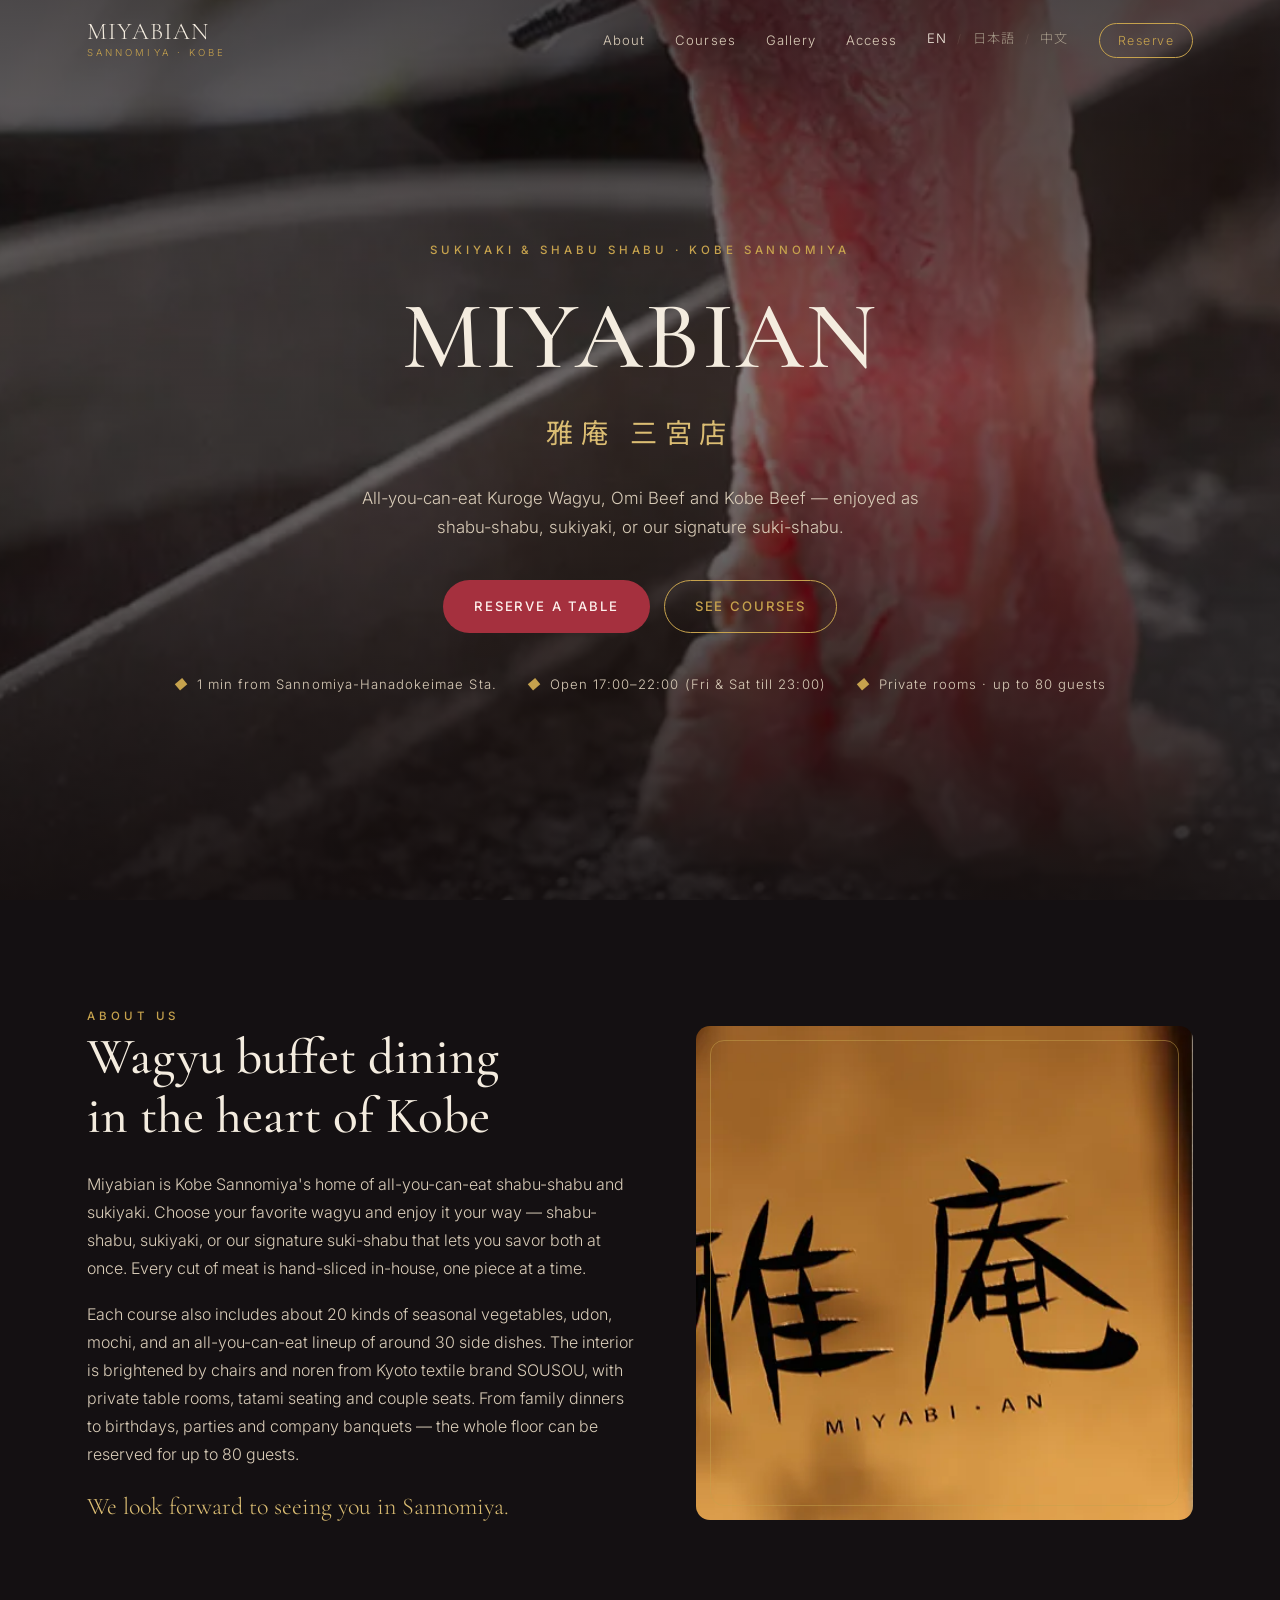
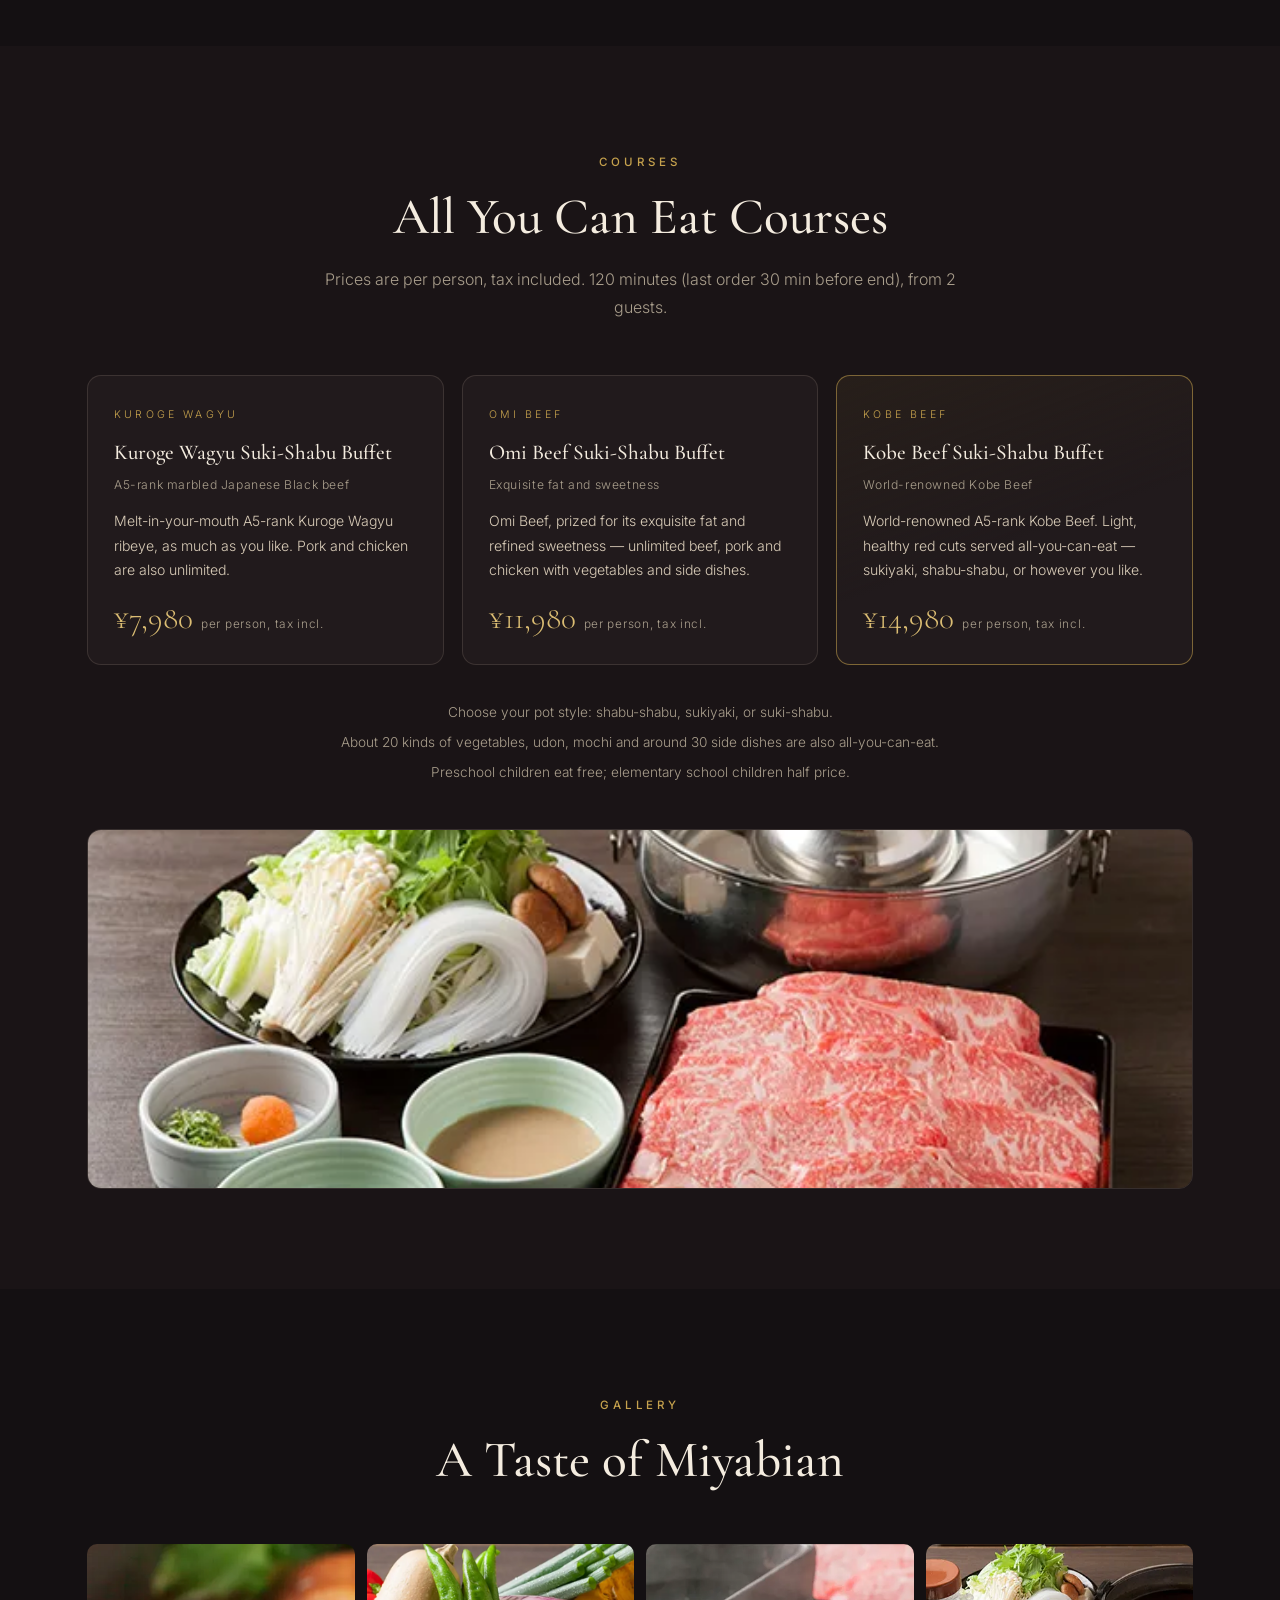
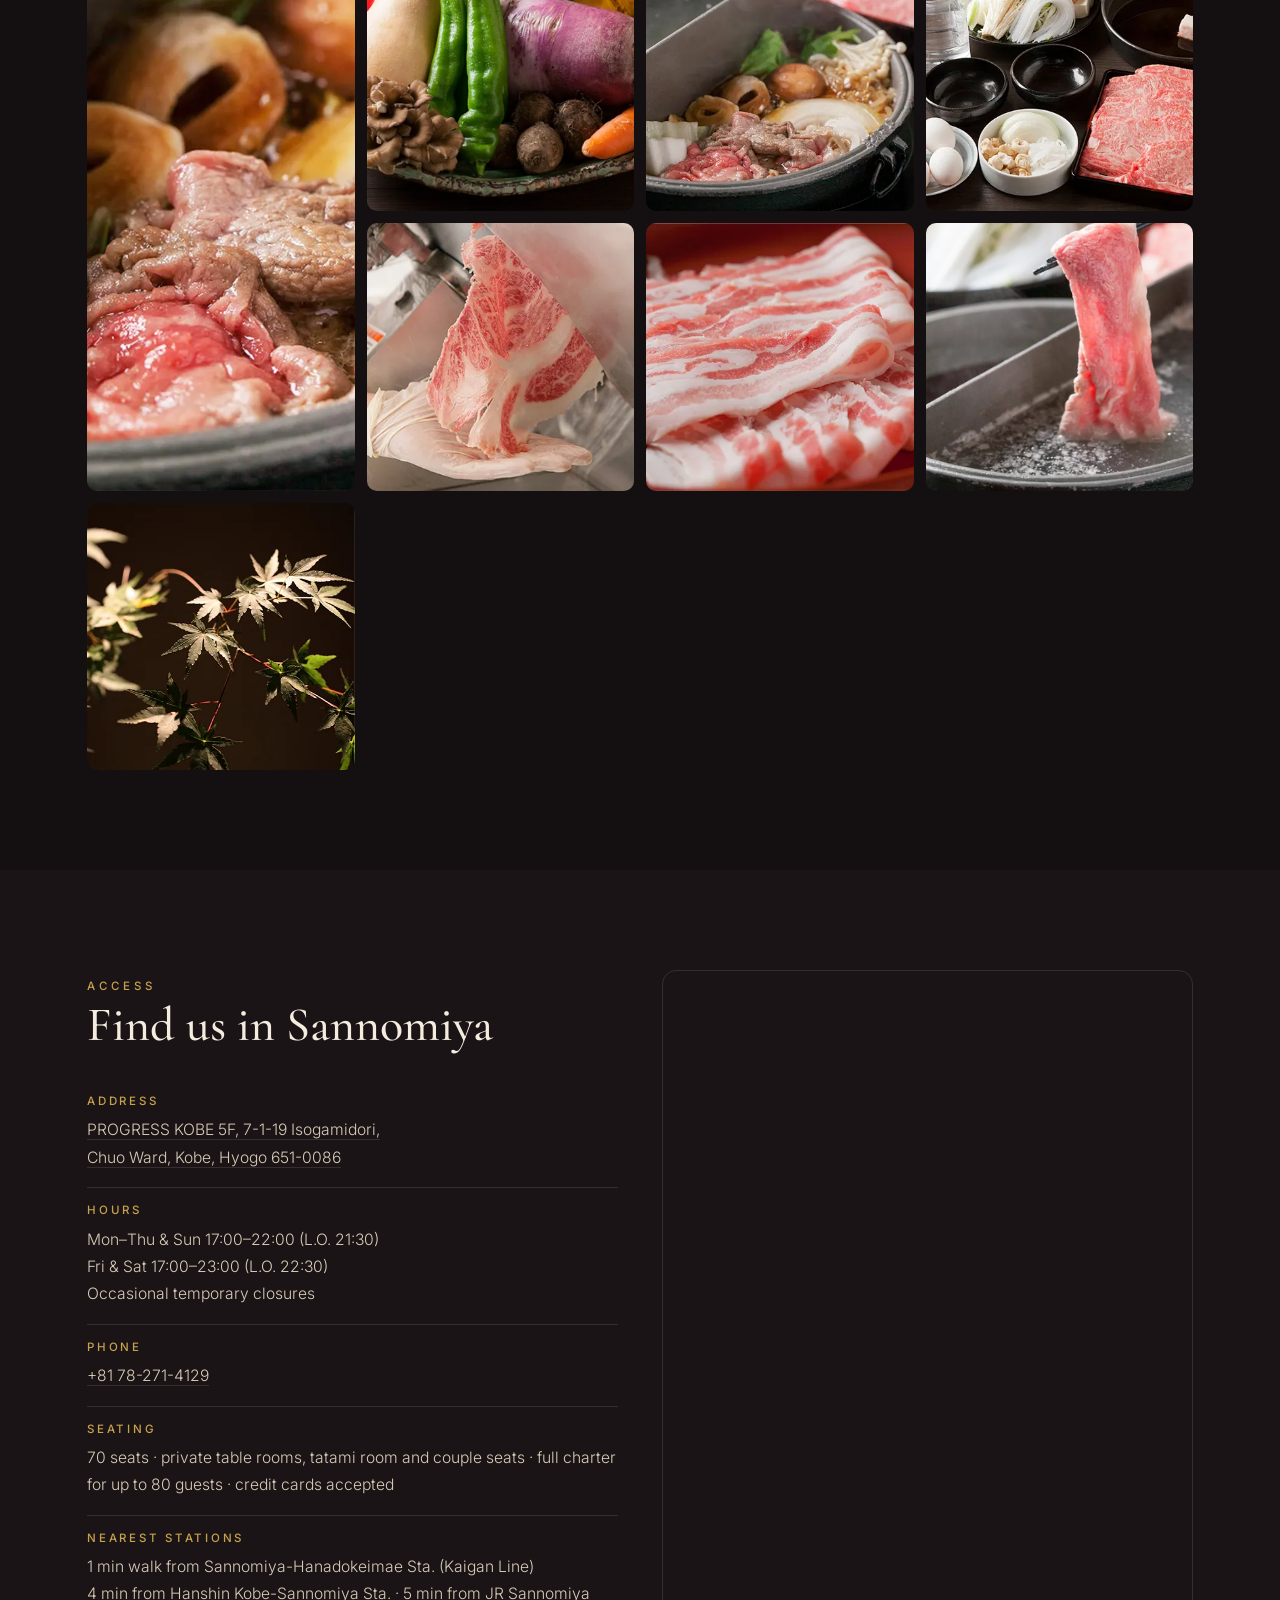
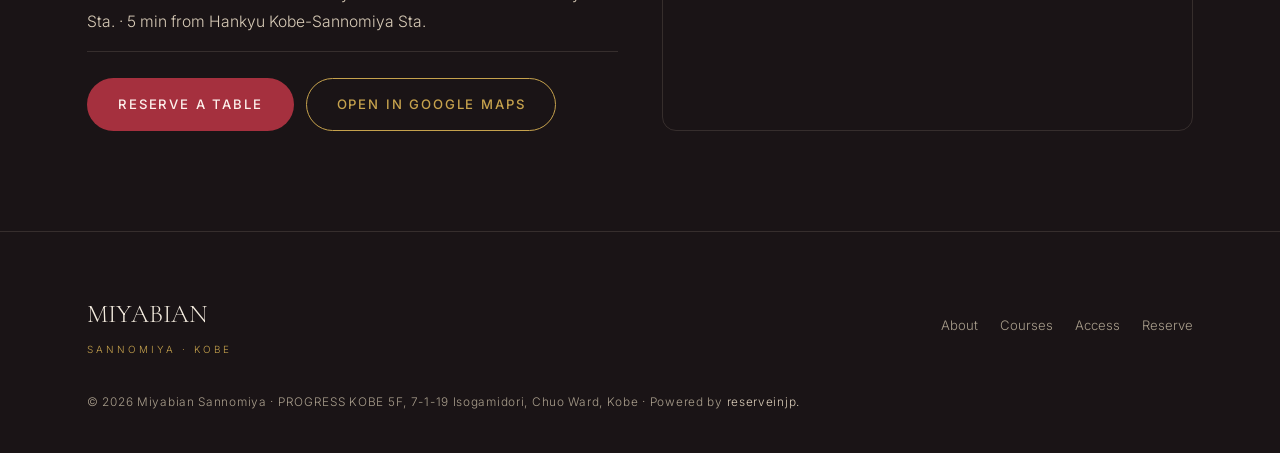
==== sannomiya/en/index.html @ 00b4b1cd "Add Miyabian Sannomiya and Tor Road trilingual sites (sannomiya/ + toaroad/) with root store chooser" ====
<!DOCTYPE html>
<html lang="en">
<head>
  <meta charset="UTF-8">
  <meta name="viewport" content="width=device-width, initial-scale=1.0">
  <meta name="description" content="Miyabian Sannomiya — all-you-can-eat wagyu sukiyaki and shabu-shabu in Kobe Sannomiya. Kuroge Wagyu, Omi Beef and Kobe Beef courses. Private rooms, open from 17:00.">
  <title>Miyabian Sannomiya | Wagyu Sukiyaki Shabu Shabu Buffet in Kobe</title>
  <link rel="preconnect" href="https://fonts.googleapis.com">
  <link rel="preconnect" href="https://fonts.gstatic.com" crossorigin>
  <link href="https://fonts.googleapis.com/css2?family=Cormorant+Garamond:wght@400;500;600&family=Inter:wght@300;400;500&family=Noto+Sans+JP:wght@300;400;500&family=Noto+Serif+JP:wght@400;500&display=swap" rel="stylesheet">
  <link rel="stylesheet" href="../styles.css">
</head>
<body>
  <header class="header" id="header">
    <nav class="nav">
      <a href="../landing.html" class="logo">
        <span class="logo-main">MIYABIAN</span>
        <span class="logo-sub">Sannomiya · Kobe</span>
      </a>
      <ul class="nav-menu">
        <li><a href="#concept">About</a></li>
        <li><a href="#courses">Courses</a></li>
        <li><a href="#gallery">Gallery</a></li>
        <li><a href="#visit">Access</a></li>
        <li class="lang-links"><a class="active">EN</a><span>/</span><a href="../jp/index.html">日本語</a><span>/</span><a href="../cn/index.html">中文</a></li>
        <li><a href="../booking.html?lang=en" class="nav-cta">Reserve</a></li>
      </ul>
      <button class="nav-toggle" aria-label="Menu" aria-expanded="false"><span></span><span></span><span></span></button>
    </nav>
  </header>

  <section class="hero">
    <div class="hero-bg" style="background-image:url('../assets/images/hero.webp')"></div>
    <div class="hero-inner">
      <span class="eyebrow">Sukiyaki &amp; Shabu Shabu · Kobe Sannomiya</span>
      <h1>MIYABIAN</h1>
      <span class="jp-name">雅庵 三宮店</span>
      <p class="hero-tag">All-you-can-eat Kuroge Wagyu, Omi Beef and Kobe Beef — enjoyed as shabu-shabu, sukiyaki, or our signature suki-shabu.</p>
      <div class="hero-actions">
        <a href="../booking.html?lang=en" class="btn btn-primary">Reserve a table</a>
        <a href="#courses" class="btn btn-ghost">See courses</a>
      </div>
      <div class="hero-meta">
        <span><i>◆</i> 1 min from Sannomiya-Hanadokeimae Sta.</span>
        <span><i>◆</i> Open 17:00–22:00 (Fri &amp; Sat till 23:00)</span>
        <span><i>◆</i> Private rooms · up to 80 guests</span>
      </div>
    </div>
  </section>

  <section class="section" id="concept">
    <div class="wrap">
      <div class="concept-grid">
        <div class="concept-copy reveal">
          <span class="eyebrow">About us</span>
          <div class="section-head" style="margin-bottom:24px"><h2>Wagyu buffet dining<br>in the heart of Kobe</h2></div>
          <p>Miyabian is Kobe Sannomiya's home of all-you-can-eat shabu-shabu and sukiyaki. Choose your favorite wagyu and enjoy it your way — shabu-shabu, sukiyaki, or our signature suki-shabu that lets you savor both at once. Every cut of meat is hand-sliced in-house, one piece at a time.</p>
          <p>Each course also includes about 20 kinds of seasonal vegetables, udon, mochi, and an all-you-can-eat lineup of around 30 side dishes. The interior is brightened by chairs and noren from Kyoto textile brand SOUSOU, with private table rooms, tatami seating and couple seats. From family dinners to birthdays, parties and company banquets — the whole floor can be reserved for up to 80 guests.</p>
          <p class="sig">We look forward to seeing you in Sannomiya.</p>
        </div>
        <div class="concept-media reveal">
          <img src="../assets/images/sign.webp" alt="Miyabian signboard">
          <span class="frame"></span>
        </div>
      </div>
    </div>
  </section>

  <section class="section bg-2" id="courses">
    <div class="wrap">
      <div class="section-head reveal" style="margin-left:auto;margin-right:auto;text-align:center">
        <span class="eyebrow">Courses</span>
        <h2>All You Can Eat Courses</h2>
        <p class="muted">Prices are per person, tax included. 120 minutes (last order 30 min before end), from 2 guests.</p>
      </div>
      <div class="course-cards reveal">
        <div class="course-card">
          <span class="cc-rank">Kuroge Wagyu</span>
          <h3>Kuroge Wagyu Suki-Shabu Buffet</h3>
          <span class="cc-sub">A5-rank marbled Japanese Black beef</span>
          <p>Melt-in-your-mouth A5-rank Kuroge Wagyu ribeye, as much as you like. Pork and chicken are also unlimited.</p>
          <div class="cc-price">¥7,980<small>per person, tax incl.</small></div>
        </div>
        <div class="course-card">
          <span class="cc-rank">Omi Beef</span>
          <h3>Omi Beef Suki-Shabu Buffet</h3>
          <span class="cc-sub">Exquisite fat and sweetness</span>
          <p>Omi Beef, prized for its exquisite fat and refined sweetness — unlimited beef, pork and chicken with vegetables and side dishes.</p>
          <div class="cc-price">¥11,980<small>per person, tax incl.</small></div>
        </div>
        <div class="course-card featured">
          <span class="cc-rank">Kobe Beef</span>
          <h3>Kobe Beef Suki-Shabu Buffet</h3>
          <span class="cc-sub">World-renowned Kobe Beef</span>
          <p>World-renowned A5-rank Kobe Beef. Light, healthy red cuts served all-you-can-eat — sukiyaki, shabu-shabu, or however you like.</p>
          <div class="cc-price">¥14,980<small>per person, tax incl.</small></div>
        </div>
      </div>
      <div class="course-notes reveal">
        <p>Choose your pot style: shabu-shabu, sukiyaki, or suki-shabu.</p>
        <p>About 20 kinds of vegetables, udon, mochi and around 30 side dishes are also all-you-can-eat.</p>
        <p>Preschool children eat free; elementary school children half price.</p>
      </div>
      <div class="course-photo reveal">
        <img src="../assets/images/course.webp" alt="Shabu-shabu set">
      </div>
    </div>
  </section>

  <section class="section" id="gallery">
    <div class="wrap">
      <div class="section-head reveal" style="margin-left:auto;margin-right:auto;text-align:center">
        <span class="eyebrow">Gallery</span>
        <h2>A Taste of Miyabian</h2>
      </div>
      <div class="gallery reveal">
        <a href="../assets/images/g-sukiyaki.webp" class="tall"><img src="../assets/images/g-sukiyaki.webp" alt="Sukiyaki pot"></a>
        <a href="../assets/images/g-veg.webp"><img src="../assets/images/g-veg.webp" alt="Seasonal vegetables"></a>
        <a href="../assets/images/g-nabe.webp"><img src="../assets/images/g-nabe.webp" alt="Sukiyaki and wagyu"></a>
        <a href="../assets/images/g-set.webp"><img src="../assets/images/g-set.webp" alt="Shabu-shabu set"></a>
        <a href="../assets/images/g-niku.webp"><img src="../assets/images/g-niku.webp" alt="Hand-sliced beef"></a>
        <a href="../assets/images/g-pork.webp"><img src="../assets/images/g-pork.webp" alt="Premium pork"></a>
        <a href="../assets/images/hero.webp"><img src="../assets/images/hero.webp" alt="Shabu-shabu"></a>
        <a href="../assets/images/g-maple.webp"><img src="../assets/images/g-maple.webp" alt="Interior detail"></a>
      </div>
    </div>
  </section>

  <section class="section bg-2" id="visit">
    <div class="wrap">
      <div class="visit-grid">
        <div class="visit-info reveal">
          <span class="eyebrow">Access</span>
          <h2>Find us in Sannomiya</h2>
          <div class="visit-item">
            <h4>Address</h4>
            <p><a href="https://maps.app.goo.gl/y1pAJ3fhCVbGiYhE7" target="_blank" rel="noopener noreferrer">PROGRESS KOBE 5F, 7-1-19 Isogamidori,<br>Chuo Ward, Kobe, Hyogo 651-0086</a></p>
          </div>
          <div class="visit-item">
            <h4>Hours</h4>
            <p>Mon–Thu &amp; Sun 17:00–22:00 (L.O. 21:30)<br>Fri &amp; Sat 17:00–23:00 (L.O. 22:30)<br>Occasional temporary closures</p>
          </div>
          <div class="visit-item">
            <h4>Phone</h4>
            <p><a href="tel:+81782714129">+81 78-271-4129</a></p>
          </div>
          <div class="visit-item">
            <h4>Seating</h4>
            <p>70 seats · private table rooms, tatami room and couple seats · full charter for up to 80 guests · credit cards accepted</p>
          </div>
          <div class="visit-item">
            <h4>Nearest stations</h4>
            <p>1 min walk from Sannomiya-Hanadokeimae Sta. (Kaigan Line)<br>4 min from Hanshin Kobe-Sannomiya Sta. · 5 min from JR Sannomiya Sta. · 5 min from Hankyu Kobe-Sannomiya Sta.</p>
          </div>
          <div class="visit-actions">
            <a href="../booking.html?lang=en" class="btn btn-primary">Reserve a table</a>
            <a href="https://maps.app.goo.gl/y1pAJ3fhCVbGiYhE7" target="_blank" rel="noopener noreferrer" class="btn btn-ghost">Open in Google Maps</a>
          </div>
        </div>
        <div class="visit-map reveal">
          <iframe title="Miyabian Sannomiya map" src="https://maps.google.com/maps?q=Miyabian%20%E4%B8%89%E5%AE%AE%E5%BA%97&ftid=0x60008f21773779c5:0x2db8646f549ffcc5&z=17&output=embed" style="border:0;pointer-events:none;" loading="lazy" referrerpolicy="no-referrer-when-downgrade"></iframe>
          <a href="https://maps.app.goo.gl/y1pAJ3fhCVbGiYhE7" target="_blank" rel="noopener noreferrer" class="visit-map-link" aria-label="Open Miyabian Sannomiya in Google Maps" style="position:absolute;inset:0;z-index:2;"></a>
        </div>
      </div>
    </div>
  </section>

  <footer class="footer">
    <div class="wrap">
      <div class="footer-in">
        <div class="f-name">MIYABIAN<small>Sannomiya · Kobe</small></div>
        <div class="footer-links">
          <a href="#concept">About</a>
          <a href="#courses">Courses</a>
          <a href="#visit">Access</a>
          <a href="../booking.html?lang=en">Reserve</a>
        </div>
      </div>
      <p class="footer-copy">© 2026 Miyabian Sannomiya · PROGRESS KOBE 5F, 7-1-19 Isogamidori, Chuo Ward, Kobe · Powered by <a href="https://reserveinjp.com/" target="_blank" rel="noopener">reserveinjp.</a></p>
    </div>
  </footer>

  <script src="../script.js"></script>
</body>
</html>
---- sannomiya/styles.css ----
/* ============ MIYABIAN 雅庵 — Wagyu Sukiyaki Shabu-shabu, Kobe ============ */
:root{
  --bg:#141012;
  --bg-2:#1a1416;
  --panel:#211a1c;
  --line:rgba(226,206,186,.14);
  --cream:#f4ecdf;
  --cream-2:#d9ccb8;
  --muted:#a99e8c;
  --terra:#a5303e;      /* deep crimson */
  --terra-2:#bb424f;
  --gold:#c6a24d;       /* muted gold */
  --gold-2:#dbbd73;
  --radius:14px;
  --maxw:1150px;
  --serif:"Cormorant Garamond","Noto Serif JP",serif;
  --sans:"Inter","Noto Sans JP","Noto Sans SC",system-ui,sans-serif;
}
*{margin:0;padding:0;box-sizing:border-box}
html{scroll-behavior:smooth}
body{
  background:var(--bg);color:var(--cream);
  font-family:var(--sans);font-weight:300;line-height:1.75;
  -webkit-font-smoothing:antialiased;overflow-x:hidden;
}
img{display:block;max-width:100%}
a{color:inherit;text-decoration:none}
h1,h2,h3,h4{font-family:var(--serif);font-weight:500;line-height:1.15;text-wrap:pretty}
section{position:relative}
.wrap{max-width:var(--maxw);margin:0 auto;padding:0 22px}
.eyebrow{
  font-family:var(--sans);font-weight:500;font-size:.72rem;letter-spacing:.34em;
  text-transform:uppercase;color:var(--gold);display:inline-block;
}
.lead{color:var(--cream-2);font-size:1.02rem;text-wrap:pretty}
.muted{color:var(--muted)}

/* ---------- Header ---------- */
.header{
  position:fixed;top:0;left:0;right:0;z-index:50;
  padding:20px 0;transition:.35s;
}
.header.scrolled{background:rgba(17,13,14,.9);backdrop-filter:blur(10px);padding:12px 0;border-bottom:1px solid var(--line)}
.nav{display:flex;align-items:center;justify-content:space-between;max-width:var(--maxw);margin:0 auto;padding:0 22px}
.logo{display:flex;flex-direction:column;line-height:1}
.logo .logo-main{font-family:var(--serif);font-size:1.5rem;letter-spacing:.04em;color:var(--cream)}
.logo .logo-sub{font-size:.6rem;letter-spacing:.32em;text-transform:uppercase;color:var(--gold);margin-top:4px}
.nav-menu{display:flex;align-items:center;gap:30px;list-style:none}
.nav-menu a{font-size:.82rem;letter-spacing:.08em;color:var(--cream-2);transition:.25s}
.nav-menu a:hover{color:var(--gold)}
.nav-cta{border:1px solid var(--gold);color:var(--gold)!important;padding:9px 18px;border-radius:40px;font-size:.78rem!important;letter-spacing:.12em!important}
.nav-cta:hover{background:var(--gold);color:#1a130c!important}
.lang-links{display:flex;gap:10px;align-items:center;font-size:.72rem;letter-spacing:.12em}
.lang-links a{color:var(--muted)}
.lang-links a.active,.lang-links a:hover{color:var(--cream)}
.lang-links span{color:var(--line)}
.nav-toggle{display:none;flex-direction:column;gap:5px;background:none;border:0;cursor:pointer}
.nav-toggle span{width:24px;height:2px;background:var(--cream);transition:.3s}
.nav-toggle.active span:nth-child(1){transform:translateY(7px) rotate(45deg)}
.nav-toggle.active span:nth-child(2){opacity:0}
.nav-toggle.active span:nth-child(3){transform:translateY(-7px) rotate(-45deg)}

/* ---------- Hero (single static image) ---------- */
.hero{position:relative;min-height:100svh;display:flex;align-items:center;overflow:hidden}
.hero-bg{position:absolute;inset:0;background-size:cover;background-position:center;transform:scale(1.03)}
.hero::after{content:"";position:absolute;inset:0;
  background:linear-gradient(180deg,rgba(16,11,12,.74) 0%,rgba(16,11,12,.52) 42%,rgba(16,11,12,.88) 100%)}
.hero-inner{position:relative;z-index:2;max-width:var(--maxw);margin:0 auto;padding:120px 22px 90px;width:100%}
.hero-inner .eyebrow{margin-bottom:22px}
.hero h1{font-size:clamp(3rem,9vw,6rem);letter-spacing:.02em;color:var(--cream)}
.hero .jp-name{display:block;font-size:clamp(1.1rem,3.4vw,1.7rem);letter-spacing:.28em;color:var(--gold-2);
  font-family:var(--sans);font-weight:400;margin-top:18px}
.hero .hero-tag{margin-top:26px;max-width:560px;font-size:1.05rem;color:var(--cream-2);text-wrap:pretty}
.hero-actions{margin-top:38px;display:flex;flex-wrap:wrap;gap:14px}
.hero .hero-meta{margin-top:40px;display:flex;flex-wrap:wrap;gap:12px 30px;font-size:.82rem;letter-spacing:.08em;color:var(--cream-2)}
.hero .hero-meta span{display:inline-flex;align-items:center;gap:8px}
.hero .hero-meta i{color:var(--gold)}

@media(min-width:901px){
  .hero-inner{text-align:center}
  .hero .hero-tag{margin-left:auto;margin-right:auto}
  .hero-actions{justify-content:center}
  .hero .hero-meta{justify-content:center}
}

/* ---------- Buttons ---------- */
.btn{display:inline-flex;align-items:center;gap:10px;padding:14px 30px;border-radius:44px;
  font-size:.82rem;letter-spacing:.14em;text-transform:uppercase;font-weight:500;transition:.28s;cursor:pointer;border:1px solid transparent}
.btn-primary{background:var(--terra);color:#fdf0ec}
.btn-primary:hover{background:var(--terra-2);transform:translateY(-2px)}
.btn-ghost{border-color:var(--gold);color:var(--gold)}
.btn-ghost:hover{background:var(--gold);color:#1a130c}
.btn-wa{background:#25d366;color:#0a2e17}
.btn-wa:hover{background:#20bd5a;transform:translateY(-2px)}

/* ---------- Section shell ---------- */
.section{padding:100px 0}
.section-head{max-width:640px;margin-bottom:54px}
.section-head .eyebrow{margin-bottom:16px}
.section-head h2{font-size:clamp(2rem,5vw,3.2rem);color:var(--cream)}
.section-head p{margin-top:18px}
.bg-2{background:var(--bg-2)}

/* ---------- Concept ---------- */
.concept-grid{display:grid;grid-template-columns:1.05fr .95fr;gap:60px;align-items:center}
.concept-copy p{margin-bottom:18px;color:var(--cream-2)}
.concept-copy .sig{font-family:var(--serif);font-size:1.5rem;color:var(--gold-2);margin-top:8px}
.concept-media{position:relative}
.concept-media img{width:100%;height:100%;object-fit:cover;border-radius:var(--radius);min-height:420px}
.concept-media .frame{position:absolute;inset:14px;border:1px solid var(--gold);border-radius:var(--radius);pointer-events:none;opacity:.5}

/* ---------- Course cards ---------- */
.course-cards{display:grid;grid-template-columns:repeat(3,1fr);gap:18px}
.course-card{background:var(--panel);border:1px solid var(--line);border-radius:var(--radius);
  padding:30px 26px;display:flex;flex-direction:column;transition:.28s}
.course-card:hover{transform:translateY(-4px);border-color:rgba(198,162,77,.5)}
.course-card.featured{border-color:rgba(198,162,77,.55);background:linear-gradient(160deg,rgba(198,162,77,.08),var(--panel) 55%)}
.course-card .cc-rank{font-size:.66rem;letter-spacing:.3em;text-transform:uppercase;color:var(--gold);margin-bottom:14px}
.course-card h3{font-size:1.32rem;color:var(--cream);line-height:1.4}
.course-card .cc-sub{font-size:.76rem;color:var(--muted);margin-top:6px;letter-spacing:.05em}
.course-card p{font-size:.88rem;color:var(--cream-2);margin-top:14px;flex:1;text-wrap:pretty}
.course-card .cc-price{margin-top:20px;font-family:var(--serif);font-size:1.95rem;color:var(--gold-2);line-height:1}
.course-card .cc-price small{font-size:.74rem;color:var(--muted);font-family:var(--sans);margin-left:8px;letter-spacing:.06em}
.course-notes{max-width:820px;margin:36px auto 0;font-size:.85rem;color:var(--muted);text-align:center}
.course-notes p{margin-top:6px;text-wrap:pretty}
.course-photo{margin-top:44px;border-radius:var(--radius);overflow:hidden;border:1px solid var(--line);max-height:360px}
.course-photo img{width:100%;height:100%;object-fit:cover;max-height:360px}

/* ---------- Gallery ---------- */
.gallery{display:grid;grid-template-columns:repeat(4,1fr);gap:12px}
.gallery a{display:block;overflow:hidden;border-radius:10px;aspect-ratio:1/1}
.gallery img{width:100%;height:100%;object-fit:cover;transition:.5s}
.gallery a:hover img{transform:scale(1.07)}
.gallery a.tall{grid-row:span 2;aspect-ratio:auto}

/* ---------- Access ---------- */
.visit-grid{display:grid;grid-template-columns:1fr 1fr;gap:44px;align-items:start}
.visit-info h2{font-size:clamp(2rem,5vw,3rem);margin-bottom:26px}
.visit-item{padding:16px 0;border-bottom:1px solid var(--line)}
.visit-item h4{font-family:var(--sans);font-weight:500;font-size:.72rem;letter-spacing:.24em;text-transform:uppercase;color:var(--gold);margin-bottom:8px}
.visit-item p{color:var(--cream-2);font-size:.98rem}
.visit-item a{color:var(--cream-2);border-bottom:1px solid var(--line)}
.visit-item a:hover{color:var(--gold)}
.visit-actions{margin-top:26px;display:flex;flex-wrap:wrap;gap:12px}
.visit-map{position:relative;height:100%;min-height:440px;border-radius:var(--radius);overflow:hidden;border:1px solid var(--line)}
.visit-map iframe{width:100%;height:100%;border:0}

/* ---------- Footer ---------- */
.footer{padding:60px 0 40px;border-top:1px solid var(--line);background:var(--bg-2)}
.footer-in{display:flex;flex-wrap:wrap;justify-content:space-between;gap:24px;align-items:center}
.footer .f-name{font-family:var(--serif);font-size:1.6rem;color:var(--cream)}
.footer .f-name small{display:block;font-family:var(--sans);font-size:.62rem;letter-spacing:.3em;text-transform:uppercase;color:var(--gold);margin-top:4px}
.footer-links{display:flex;gap:22px;font-size:.82rem;color:var(--muted)}
.footer-links a:hover{color:var(--gold)}
.footer-copy{margin-top:34px;font-size:.74rem;color:var(--muted);letter-spacing:.06em}
.footer-copy a{color:var(--cream-2)}

/* ---------- Reveal ---------- */
.reveal{opacity:0;transform:translateY(24px);transition:.8s cubic-bezier(.2,.7,.2,1)}
.reveal.in{opacity:1;transform:none}

/* ---------- Booking page ---------- */
.book-main{max-width:720px;margin:0 auto;padding:130px 22px 80px}
.book-main .eyebrow{margin-bottom:16px}
.book-main h1{font-size:clamp(2.2rem,6vw,3.4rem);margin-bottom:14px}
.book-card{background:var(--panel);border:1px solid var(--line);border-radius:var(--radius);padding:32px;margin-top:34px}
.field{margin-bottom:22px}
.field label{display:block;font-size:.76rem;letter-spacing:.16em;text-transform:uppercase;color:var(--gold);margin-bottom:9px}
.field input,.field select,.field textarea{
  width:100%;background:var(--bg-2);border:1px solid var(--line);border-radius:10px;
  color:var(--cream);font-family:var(--sans);font-size:.98rem;padding:13px 14px;font-weight:300}
.field textarea{min-height:90px;resize:vertical}
.field input:focus,.field select:focus,.field textarea:focus{outline:none;border-color:var(--gold)}
.field-row{display:grid;grid-template-columns:1fr 1fr;gap:16px}
.book-summary{background:var(--bg-2);border:1px dashed var(--line);border-radius:10px;padding:16px 18px;margin:6px 0 22px;font-size:.9rem;color:var(--cream-2)}
.book-back{display:inline-flex;align-items:center;gap:8px;font-size:.8rem;letter-spacing:.1em;color:var(--muted);margin-bottom:20px}
.book-back:hover{color:var(--gold)}
.menu-note{max-width:820px;margin:30px auto 0;text-align:center;font-size:.86rem;color:var(--muted)}

/* ---------- Landing (language picker) ---------- */
.lang-landing{min-height:100svh;display:flex;align-items:center;justify-content:center;position:relative;padding:50px 20px}
.lang-landing-bg{position:absolute;inset:0;background-size:cover;background-position:center}
.lang-landing::after{content:"";position:absolute;inset:0;background:linear-gradient(180deg,rgba(16,11,12,.78),rgba(16,11,12,.9))}
.lang-content{position:relative;z-index:2;width:100%;max-width:640px;text-align:center}
.lang-brand{font-size:clamp(2.6rem,10vw,4.4rem);color:var(--cream);letter-spacing:.03em}
.lang-brand-jp{font-size:clamp(1rem,4vw,1.4rem);letter-spacing:.3em;color:var(--gold-2);margin-top:14px}
.lang-tag{margin-top:20px;color:var(--cream-2);font-size:.98rem}
.lang-photo{margin:34px auto 0;width:100%;max-width:420px;border-radius:var(--radius);overflow:hidden;border:1px solid var(--line)}
.lang-photo img{width:100%;height:210px;object-fit:cover}
.lang-cards{margin-top:30px;display:grid;grid-template-columns:repeat(3,1fr);gap:12px}
.lang-card{background:rgba(33,26,28,.7);border:1px solid var(--line);border-radius:12px;padding:20px 12px;transition:.28s}
.lang-card:hover{border-color:var(--gold);transform:translateY(-3px)}
.lang-card .lc-name{font-family:var(--serif);font-size:1.4rem;color:var(--cream)}
.lang-card .lc-desc{font-size:.72rem;letter-spacing:.1em;color:var(--muted);margin-top:4px}
.lang-buttons{margin-top:20px;display:flex;flex-wrap:wrap;gap:12px;justify-content:center}
.lang-info{margin-top:30px;font-size:.82rem;color:var(--muted);line-height:2}
.lang-info a{color:var(--cream-2)}
.lang-footer{margin-top:30px;font-size:.7rem;color:var(--muted);letter-spacing:.06em}
.lang-footer a{color:var(--cream-2)}

/* ---------- Responsive ---------- */
@media(max-width:900px){
  .concept-grid,.visit-grid{grid-template-columns:1fr;gap:34px}
  .gallery{grid-template-columns:repeat(3,1fr)}
  .course-cards{grid-template-columns:1fr}
  .nav-menu{position:fixed;top:0;left:0;right:0;width:100%;max-width:none;height:auto;
    flex-direction:column;align-items:stretch;gap:2px;
    background:rgba(20,16,18,.97);backdrop-filter:blur(8px);border-bottom:1px solid var(--line);
    padding:80px 26px 26px;transform:translateY(-110%);transition:.4s;z-index:49}
  .nav-menu.open{transform:translateY(0)}
  .nav-menu li:not(.lang-links) a{display:block;padding:11px 0;font-size:.95rem}
  .nav-menu .nav-cta{display:inline-block;align-self:flex-start;margin-top:10px;padding:10px 26px!important;border-radius:40px}
  .lang-links{display:flex;margin-top:14px;padding-top:18px;border-top:1px solid var(--line)}
  .nav-toggle{display:flex}
}
@media(max-width:600px){
  .section{padding:72px 0}
  .hero-inner{padding:120px 22px 70px}
  .gallery{grid-template-columns:repeat(2,1fr)}
  .field-row{grid-template-columns:1fr}
  .lang-cards{grid-template-columns:1fr}
  h1 br,h2 br,h3 br{display:none}
}
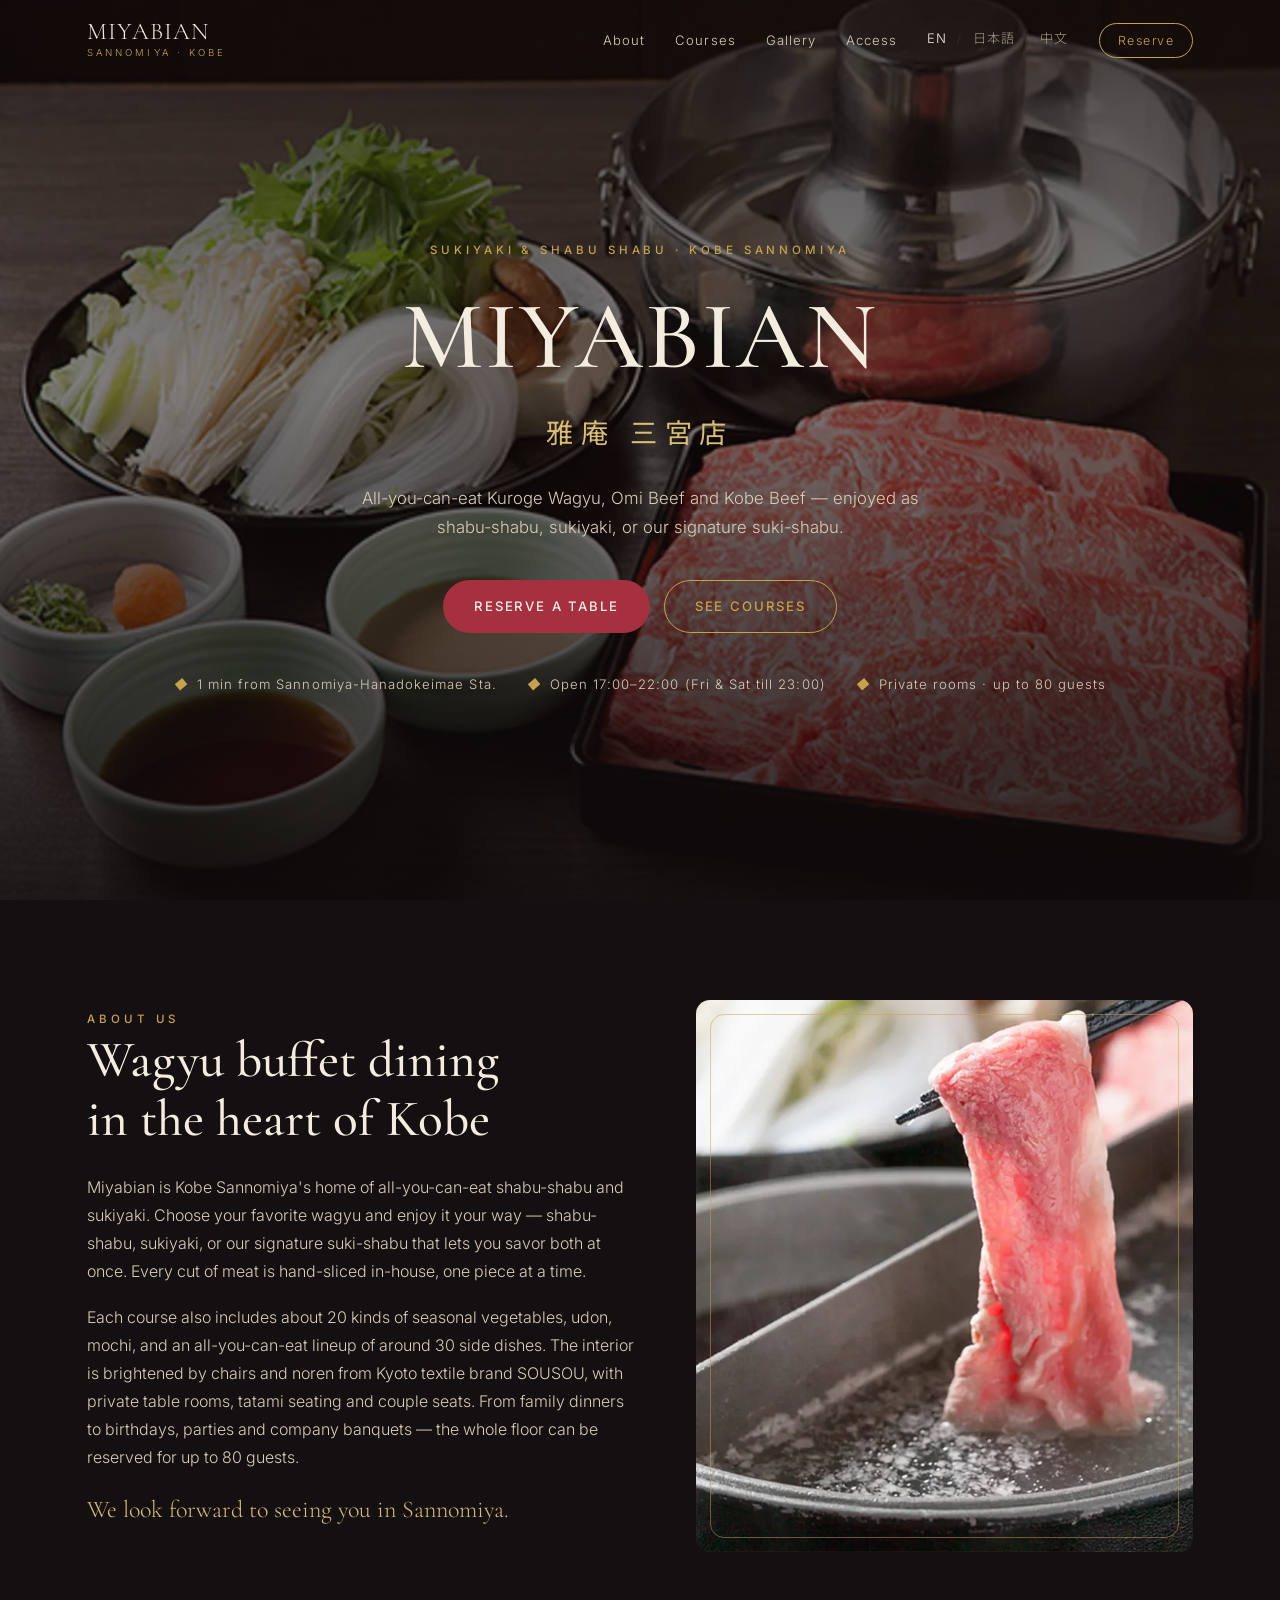
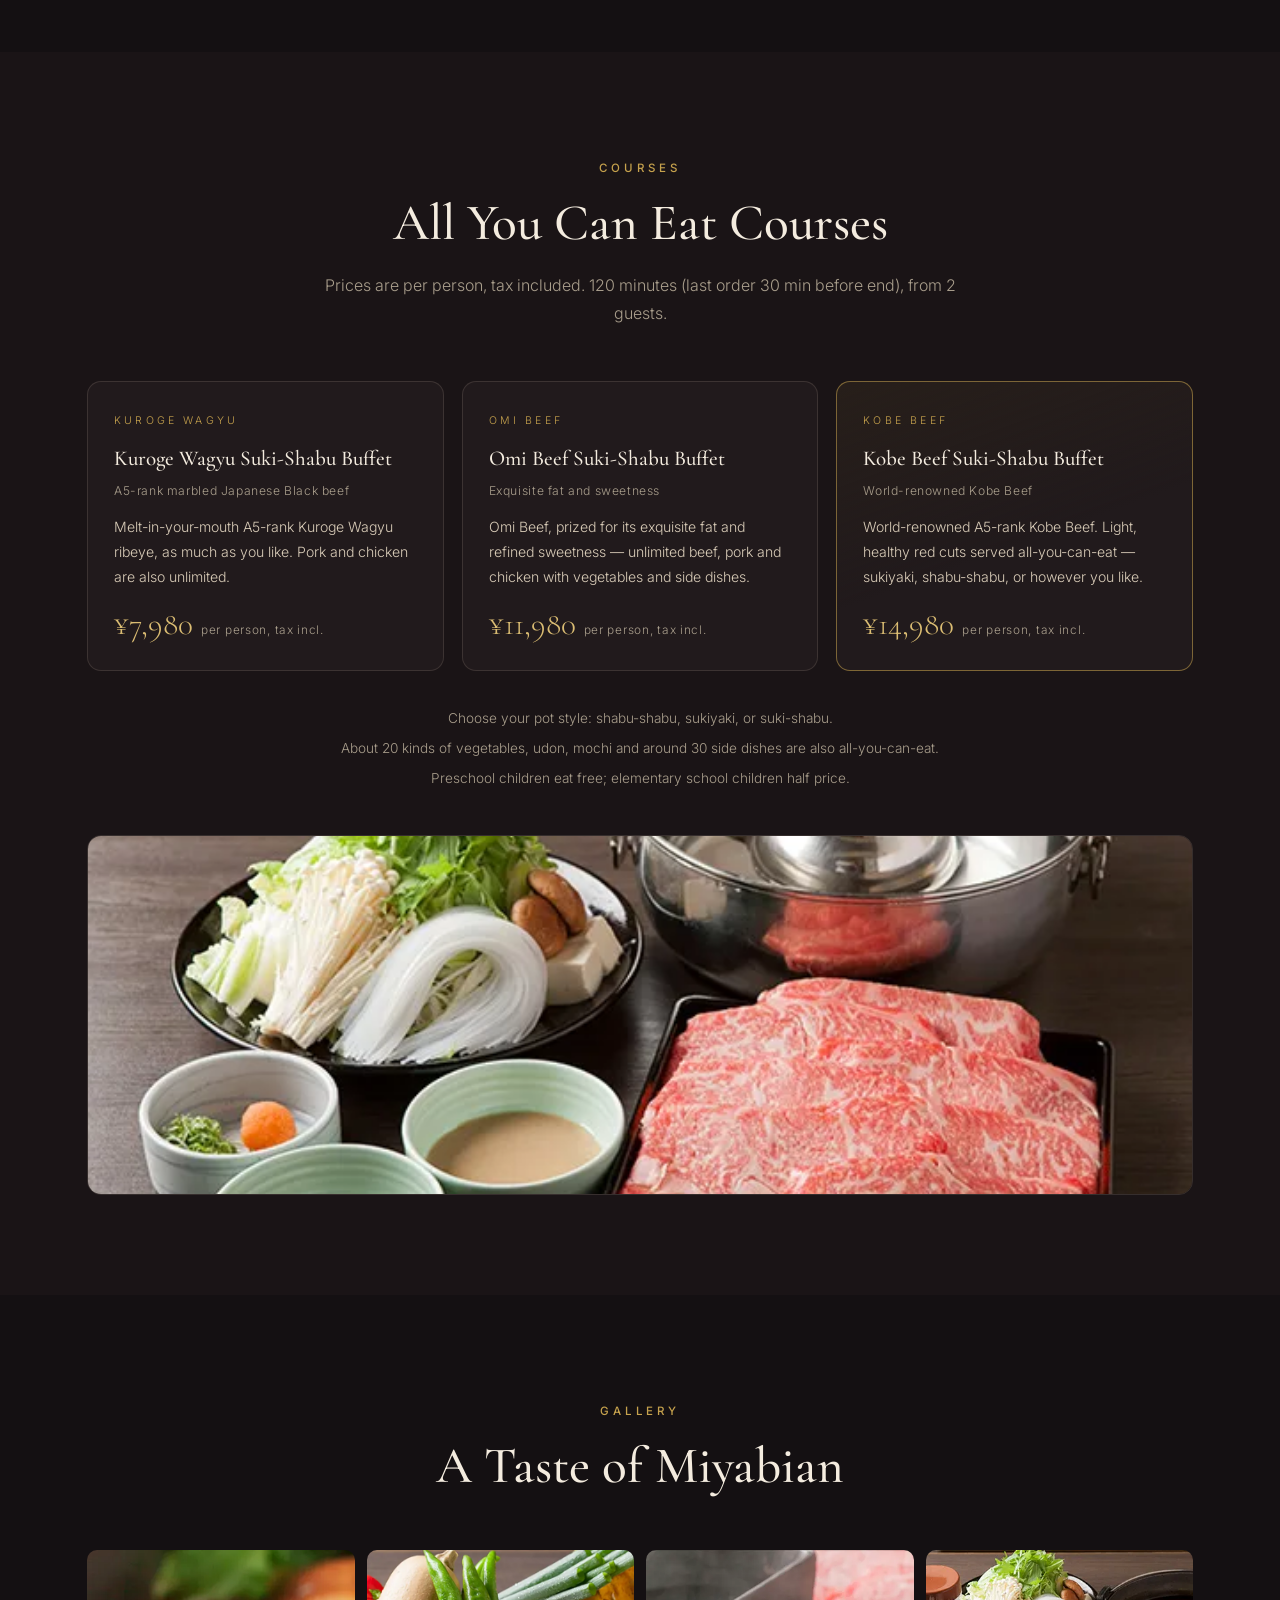
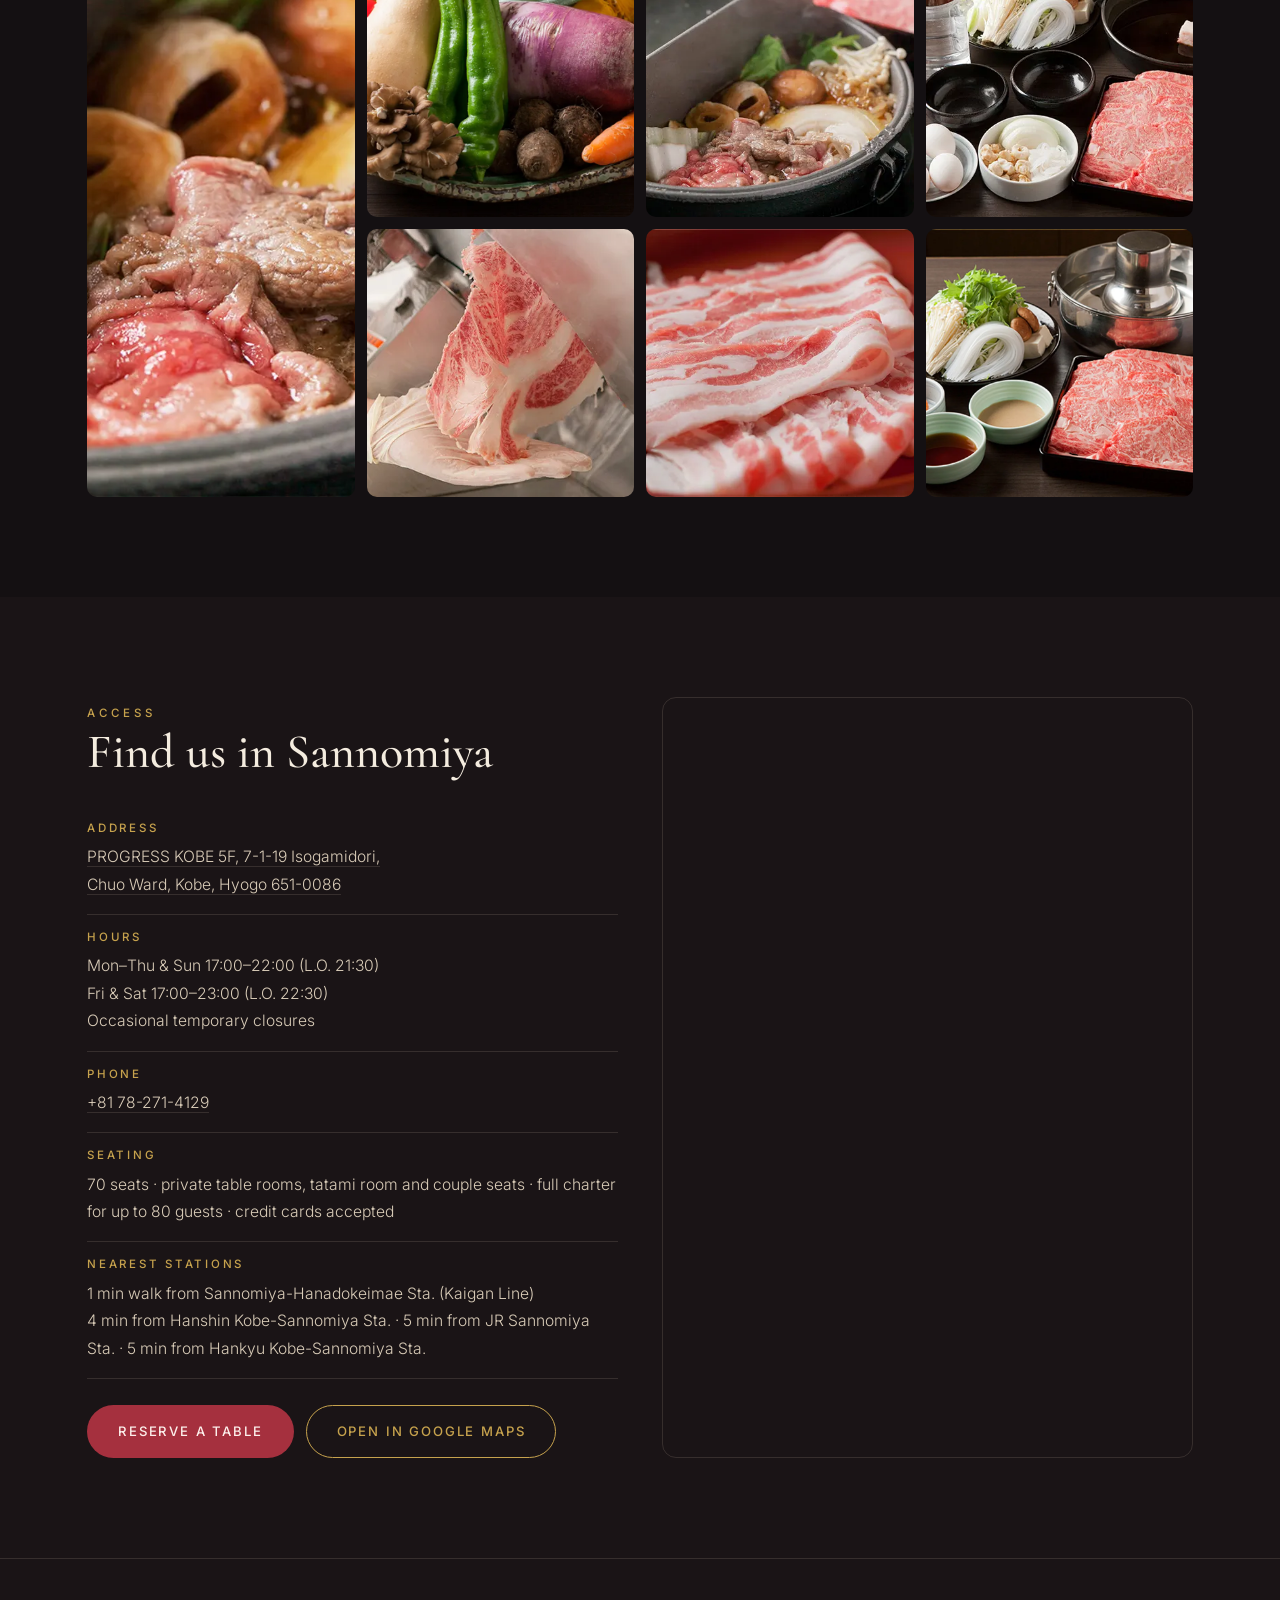
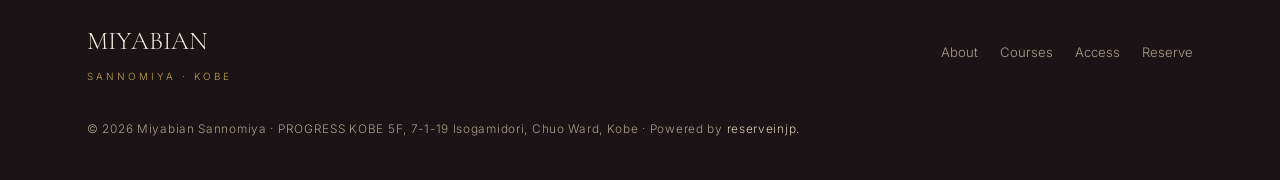
==== commit 8c018ae2: "Sannomiya: hero = shabu-shabu set, concept = chopstick wagyu, remove maple gallery img" ====
--- a/sannomiya/en/index.html
+++ b/sannomiya/en/index.html
@@ -59,7 +59,7 @@
           <p class="sig">We look forward to seeing you in Sannomiya.</p>
         </div>
         <div class="concept-media reveal">
-          <img src="../assets/images/sign.webp" alt="Miyabian signboard">
+          <img src="../assets/images/concept.webp" alt="Kobe wagyu">
           <span class="frame"></span>
         </div>
       </div>
@@ -121,7 +121,6 @@
         <a href="../assets/images/g-niku.webp"><img src="../assets/images/g-niku.webp" alt="Hand-sliced beef"></a>
         <a href="../assets/images/g-pork.webp"><img src="../assets/images/g-pork.webp" alt="Premium pork"></a>
         <a href="../assets/images/hero.webp"><img src="../assets/images/hero.webp" alt="Shabu-shabu"></a>
-        <a href="../assets/images/g-maple.webp"><img src="../assets/images/g-maple.webp" alt="Interior detail"></a>
       </div>
     </div>
   </section>
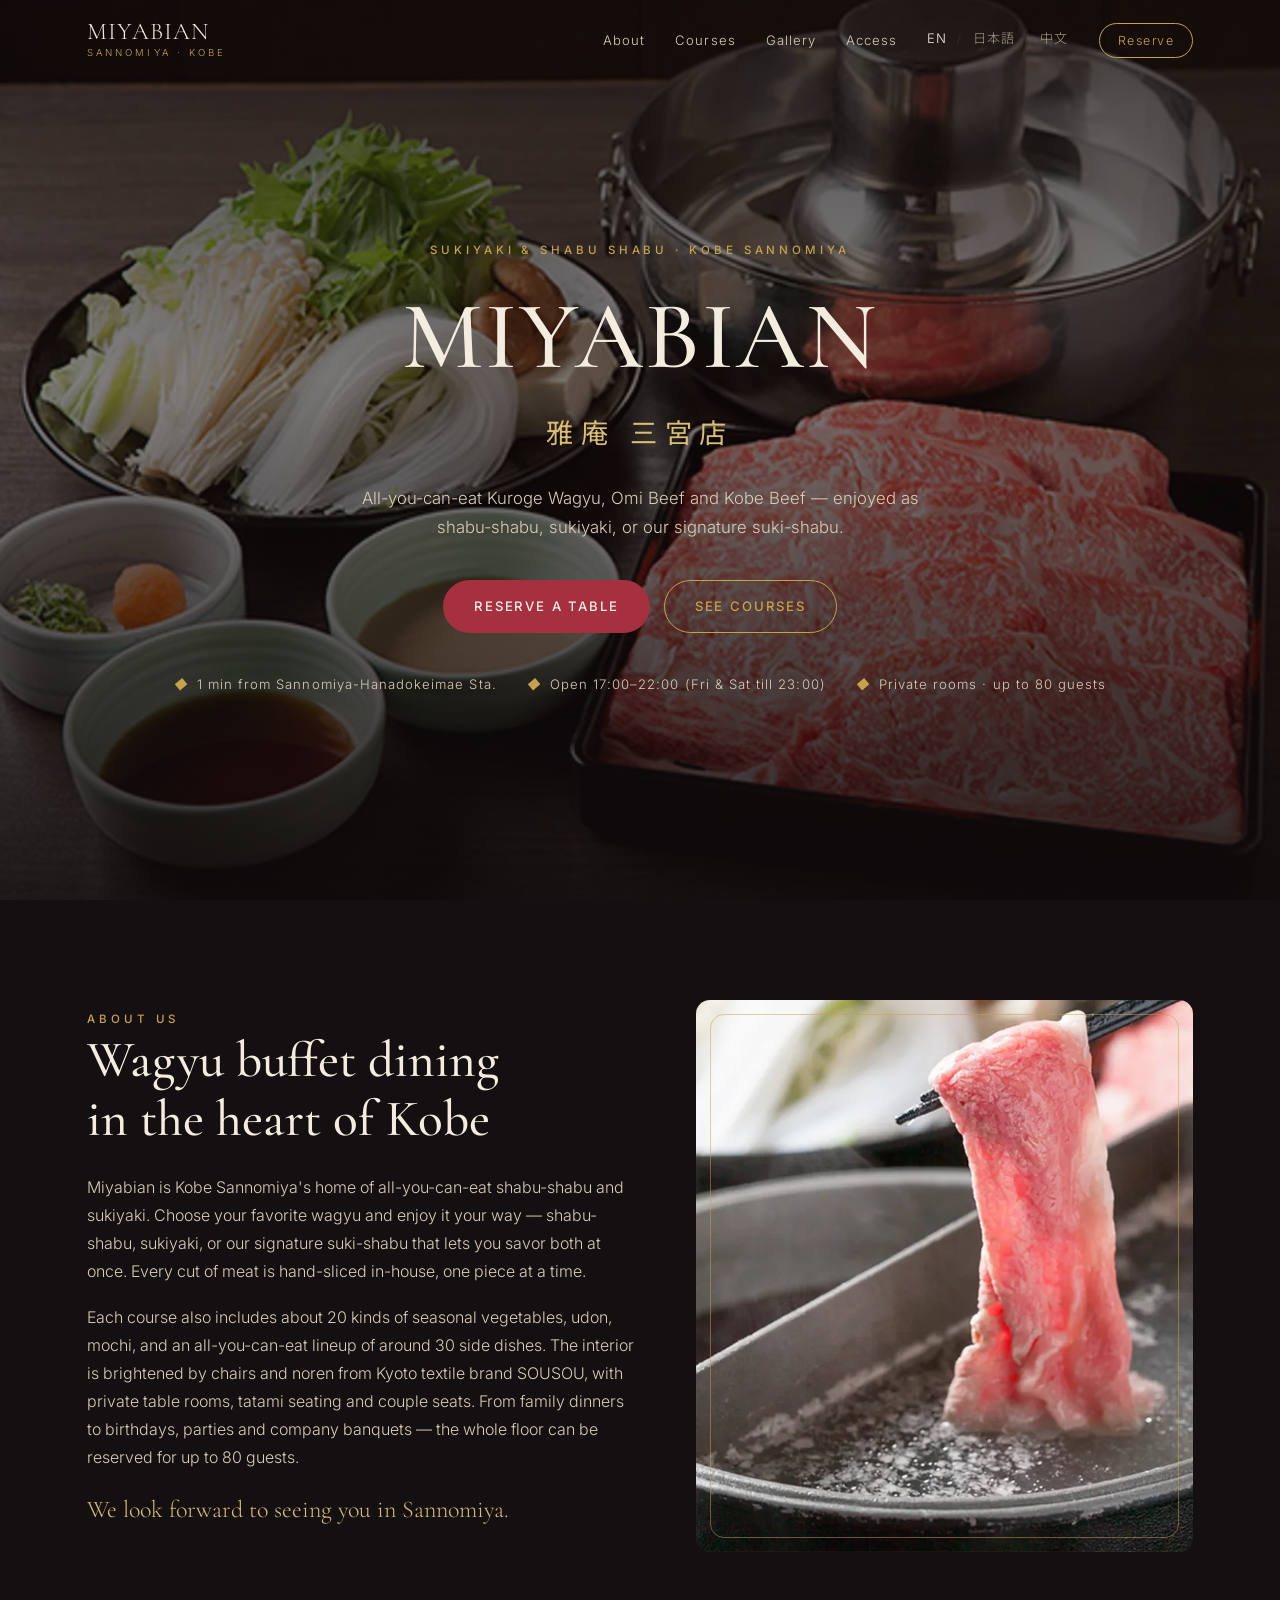
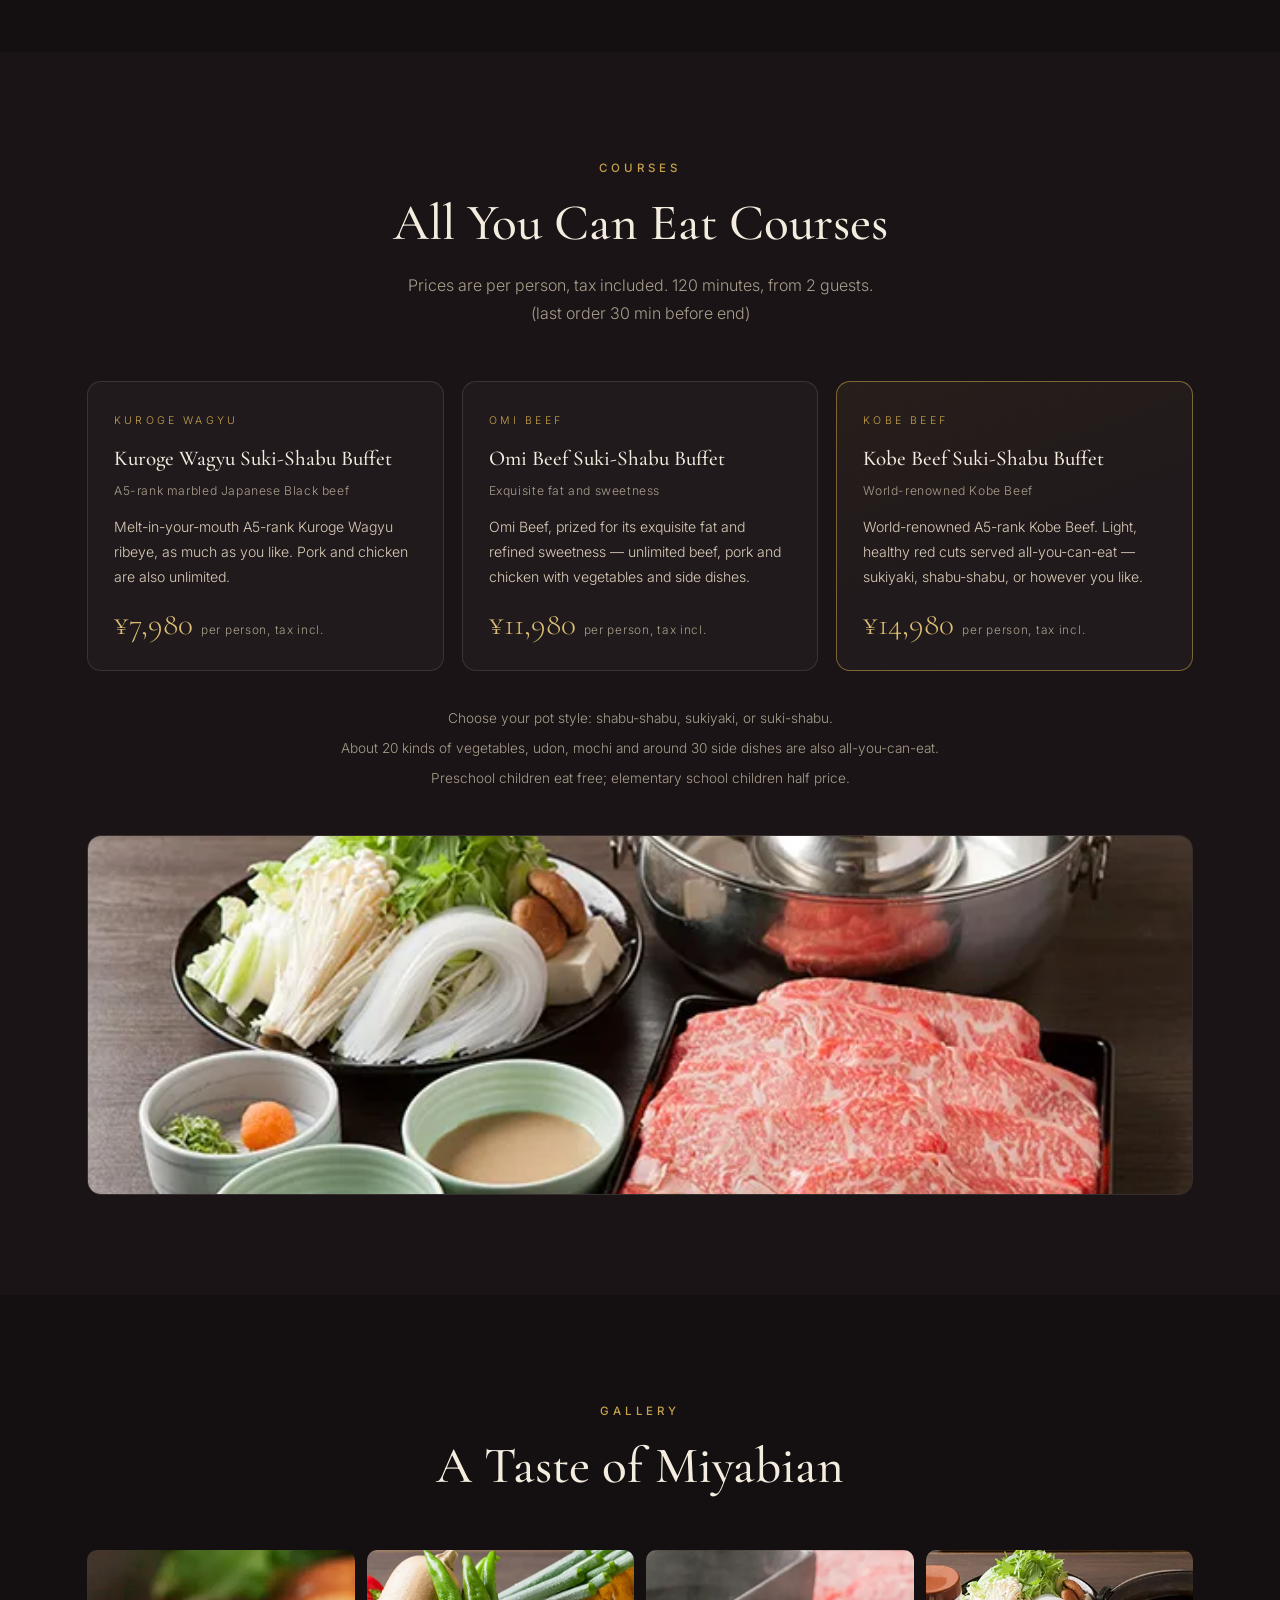
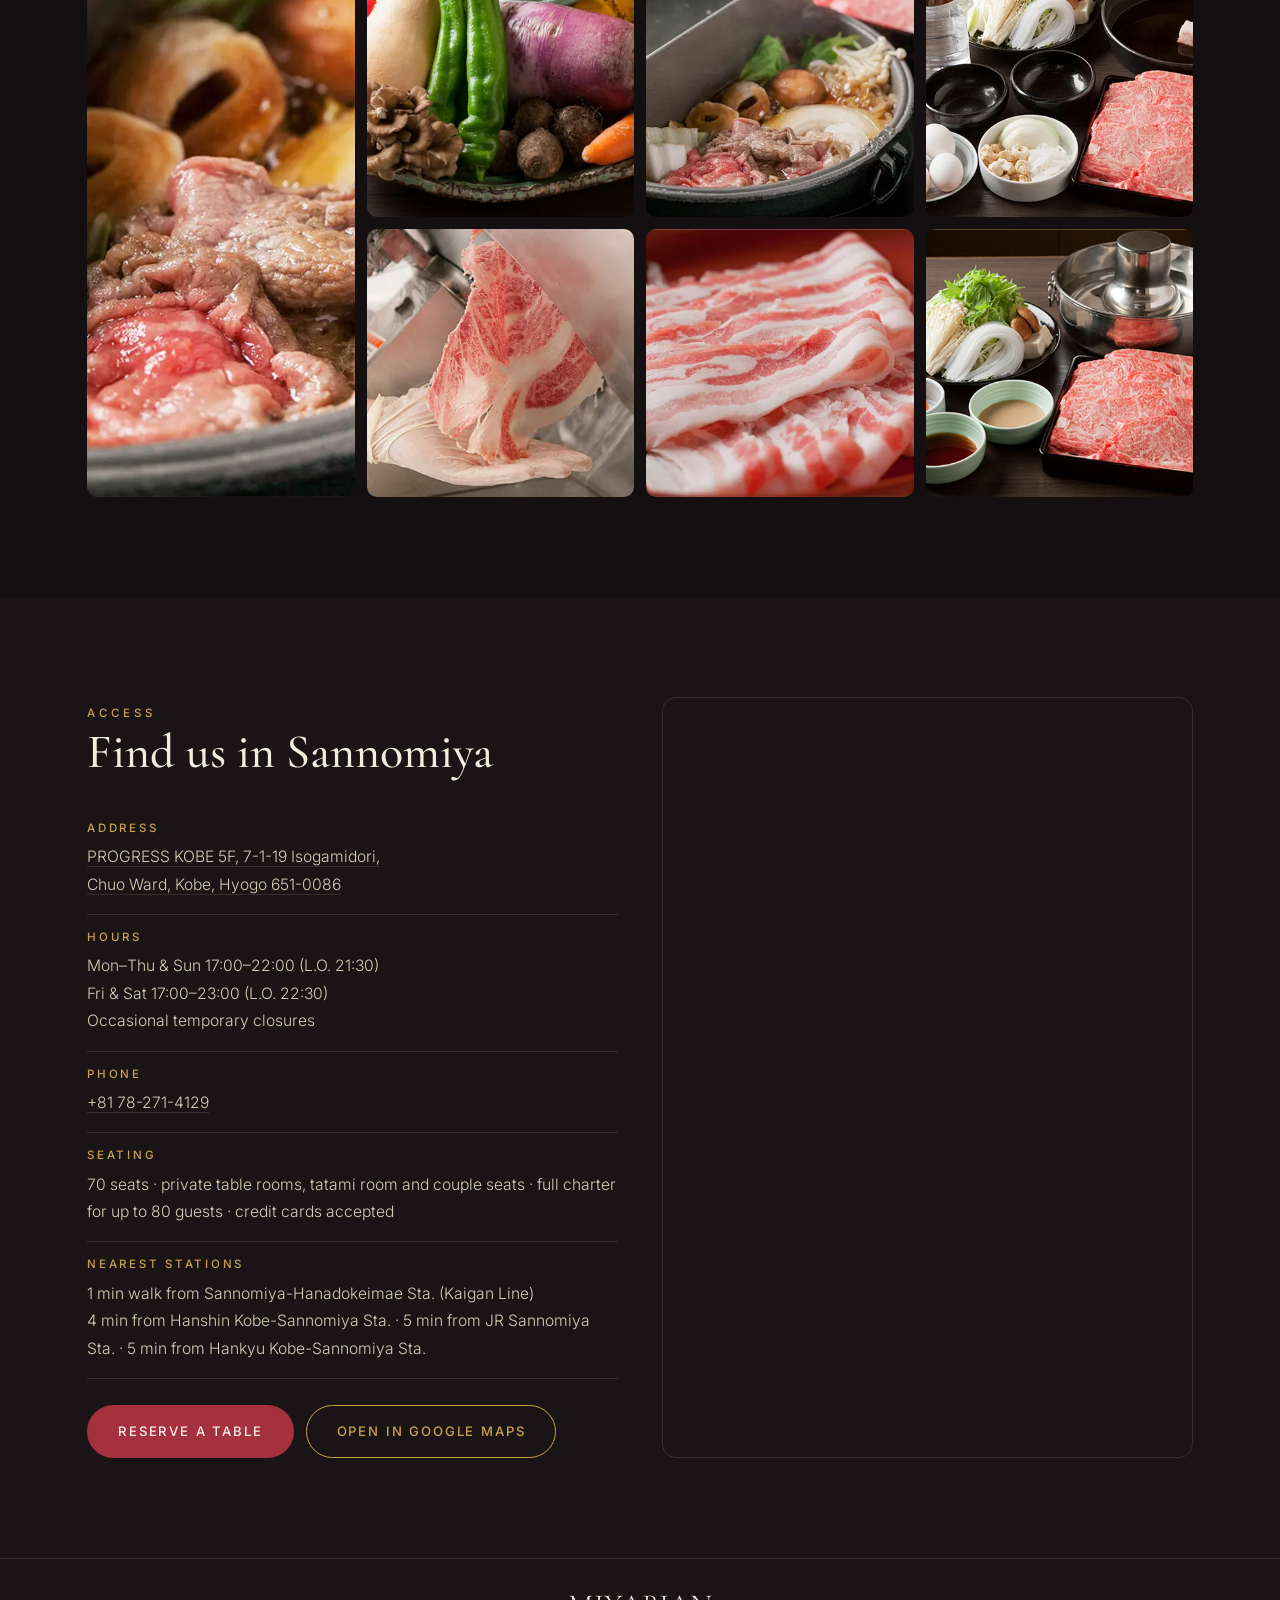
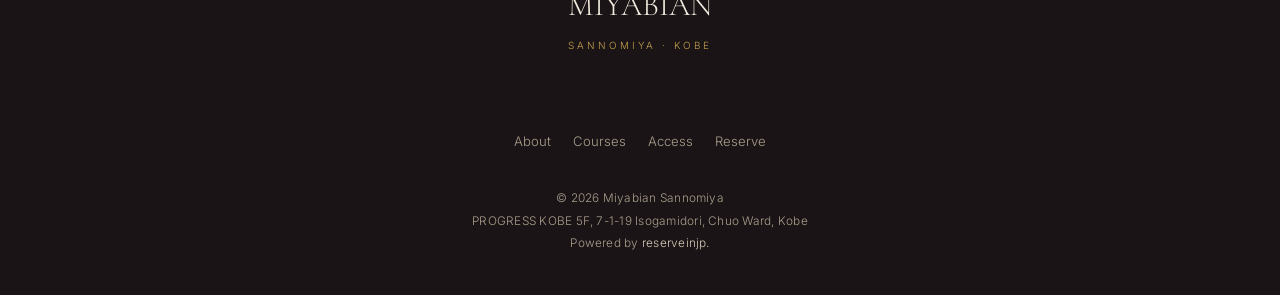
==== commit 487a9e0a: "Footer polish (both stores): center brand+nav+copyright, enlarge name, tighten map gap, larger name-" ====
--- a/sannomiya/en/index.html
+++ b/sannomiya/en/index.html
@@ -71,7 +71,7 @@
       <div class="section-head reveal" style="margin-left:auto;margin-right:auto;text-align:center">
         <span class="eyebrow">Courses</span>
         <h2>All You Can Eat Courses</h2>
-        <p class="muted">Prices are per person, tax included. 120 minutes (last order 30 min before end), from 2 guests.</p>
+        <p class="muted">Prices are per person, tax included. 120 minutes, from 2 guests.<br>(last order 30 min before end)</p>
       </div>
       <div class="course-cards reveal">
         <div class="course-card">
@@ -175,7 +175,7 @@
           <a href="../booking.html?lang=en">Reserve</a>
         </div>
       </div>
-      <p class="footer-copy">© 2026 Miyabian Sannomiya · PROGRESS KOBE 5F, 7-1-19 Isogamidori, Chuo Ward, Kobe · Powered by <a href="https://reserveinjp.com/" target="_blank" rel="noopener">reserveinjp.</a></p>
+      <p class="footer-copy">© 2026 Miyabian Sannomiya<br>PROGRESS KOBE 5F, 7-1-19 Isogamidori, Chuo Ward, Kobe<br>Powered by <a href="https://reserveinjp.com/" target="_blank" rel="noopener">reserveinjp.</a></p>
     </div>
   </footer>
 
--- a/sannomiya/styles.css
+++ b/sannomiya/styles.css
@@ -76,12 +76,10 @@
 .hero .hero-meta span{display:inline-flex;align-items:center;gap:8px}
 .hero .hero-meta i{color:var(--gold)}
 
-@media(min-width:901px){
-  .hero-inner{text-align:center}
-  .hero .hero-tag{margin-left:auto;margin-right:auto}
-  .hero-actions{justify-content:center}
-  .hero .hero-meta{justify-content:center}
-}
+.hero-inner{text-align:center}
+.hero .hero-tag{margin-left:auto;margin-right:auto}
+.hero-actions{justify-content:center}
+.hero .hero-meta{justify-content:center}
 
 /* ---------- Buttons ---------- */
 .btn{display:inline-flex;align-items:center;gap:10px;padding:14px 30px;border-radius:44px;
@@ -146,13 +144,13 @@
 .visit-map iframe{width:100%;height:100%;border:0}
 
 /* ---------- Footer ---------- */
-.footer{padding:60px 0 40px;border-top:1px solid var(--line);background:var(--bg-2)}
-.footer-in{display:flex;flex-wrap:wrap;justify-content:space-between;gap:24px;align-items:center}
-.footer .f-name{font-family:var(--serif);font-size:1.6rem;color:var(--cream)}
+.footer{padding:20px 0 40px;border-top:1px solid var(--line);background:var(--bg-2)}
+.footer-in{display:flex;flex-direction:column;align-items:center;text-align:center;gap:76px}
+.footer .f-name{font-family:var(--serif);font-size:1.92rem;color:var(--cream)}
 .footer .f-name small{display:block;font-family:var(--sans);font-size:.62rem;letter-spacing:.3em;text-transform:uppercase;color:var(--gold);margin-top:4px}
-.footer-links{display:flex;gap:22px;font-size:.82rem;color:var(--muted)}
+.footer-links{display:flex;flex-wrap:wrap;justify-content:center;gap:22px;font-size:.82rem;color:var(--muted)}
 .footer-links a:hover{color:var(--gold)}
-.footer-copy{margin-top:34px;font-size:.74rem;color:var(--muted);letter-spacing:.06em}
+.footer-copy{margin-top:34px;font-size:.74rem;color:var(--muted);letter-spacing:.02em;text-align:center;line-height:1.9;text-wrap:balance}
 .footer-copy a{color:var(--cream-2)}
 
 /* ---------- Reveal ---------- */
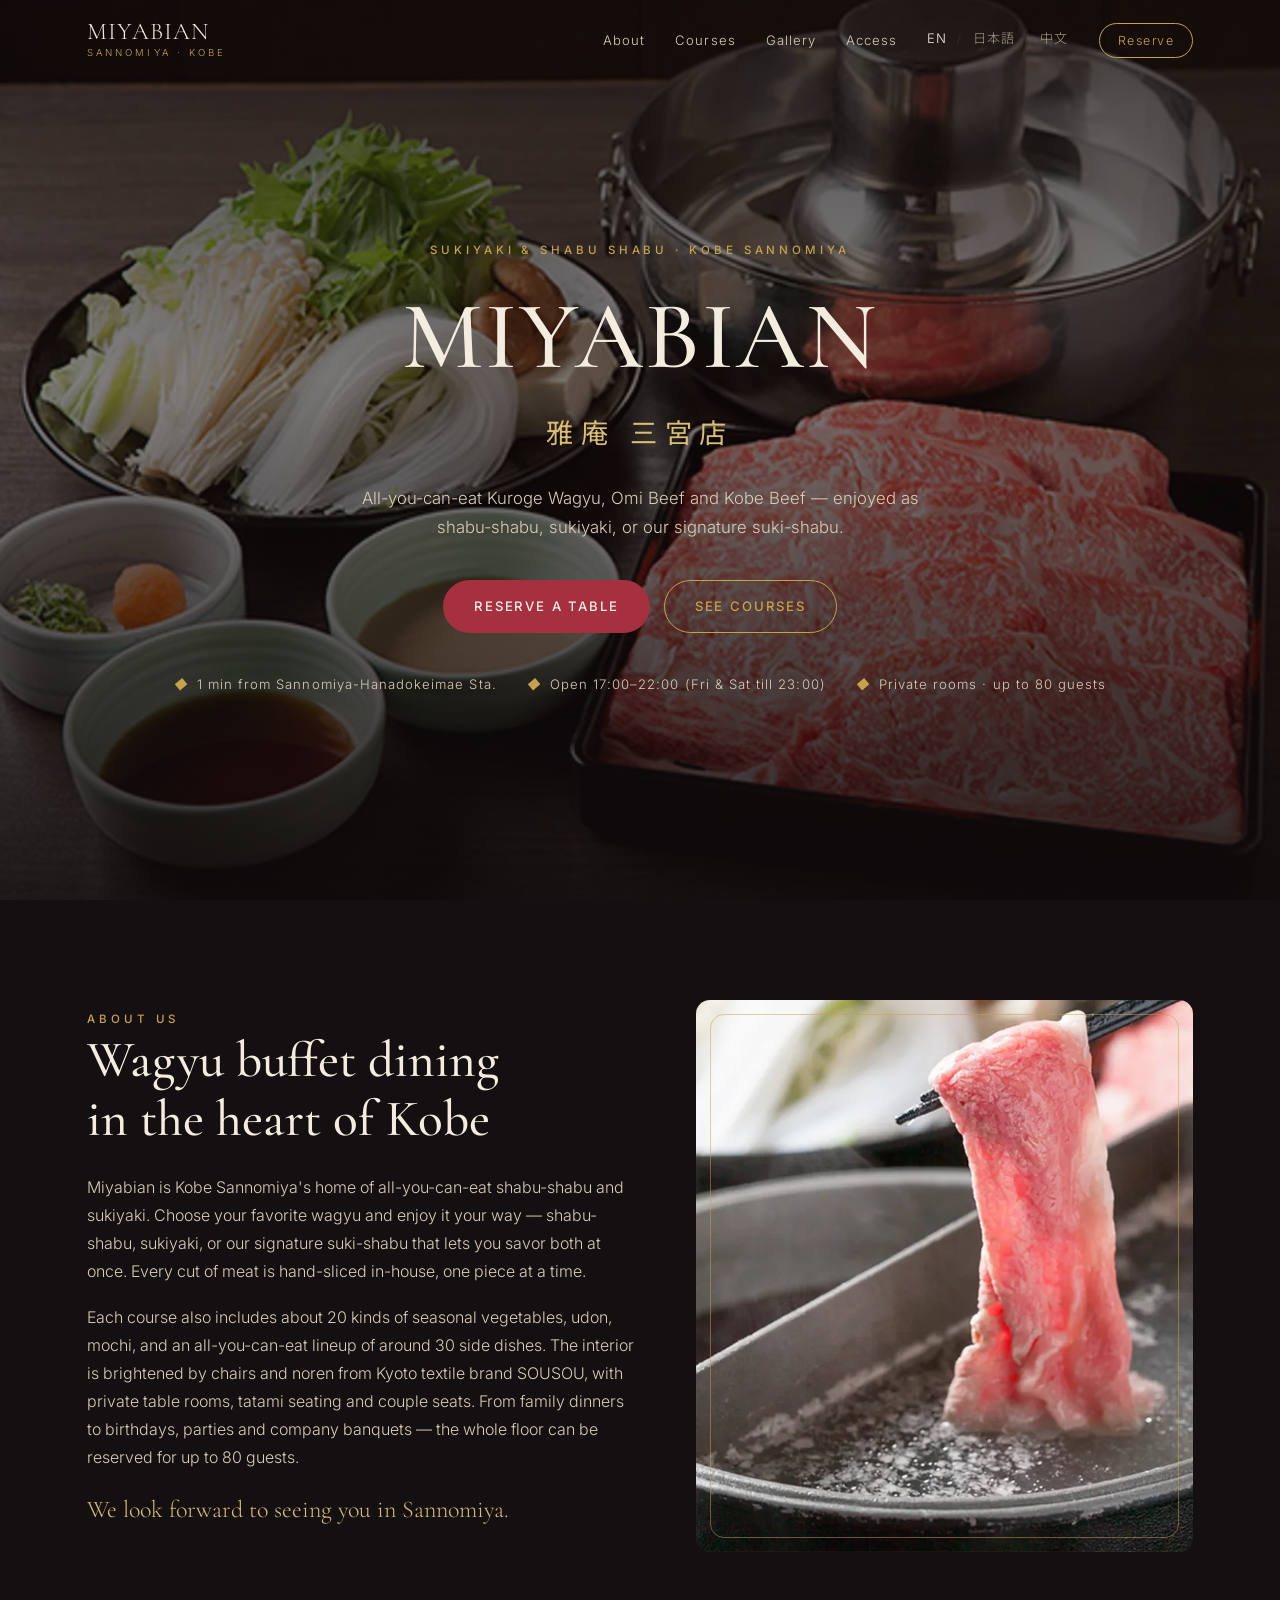
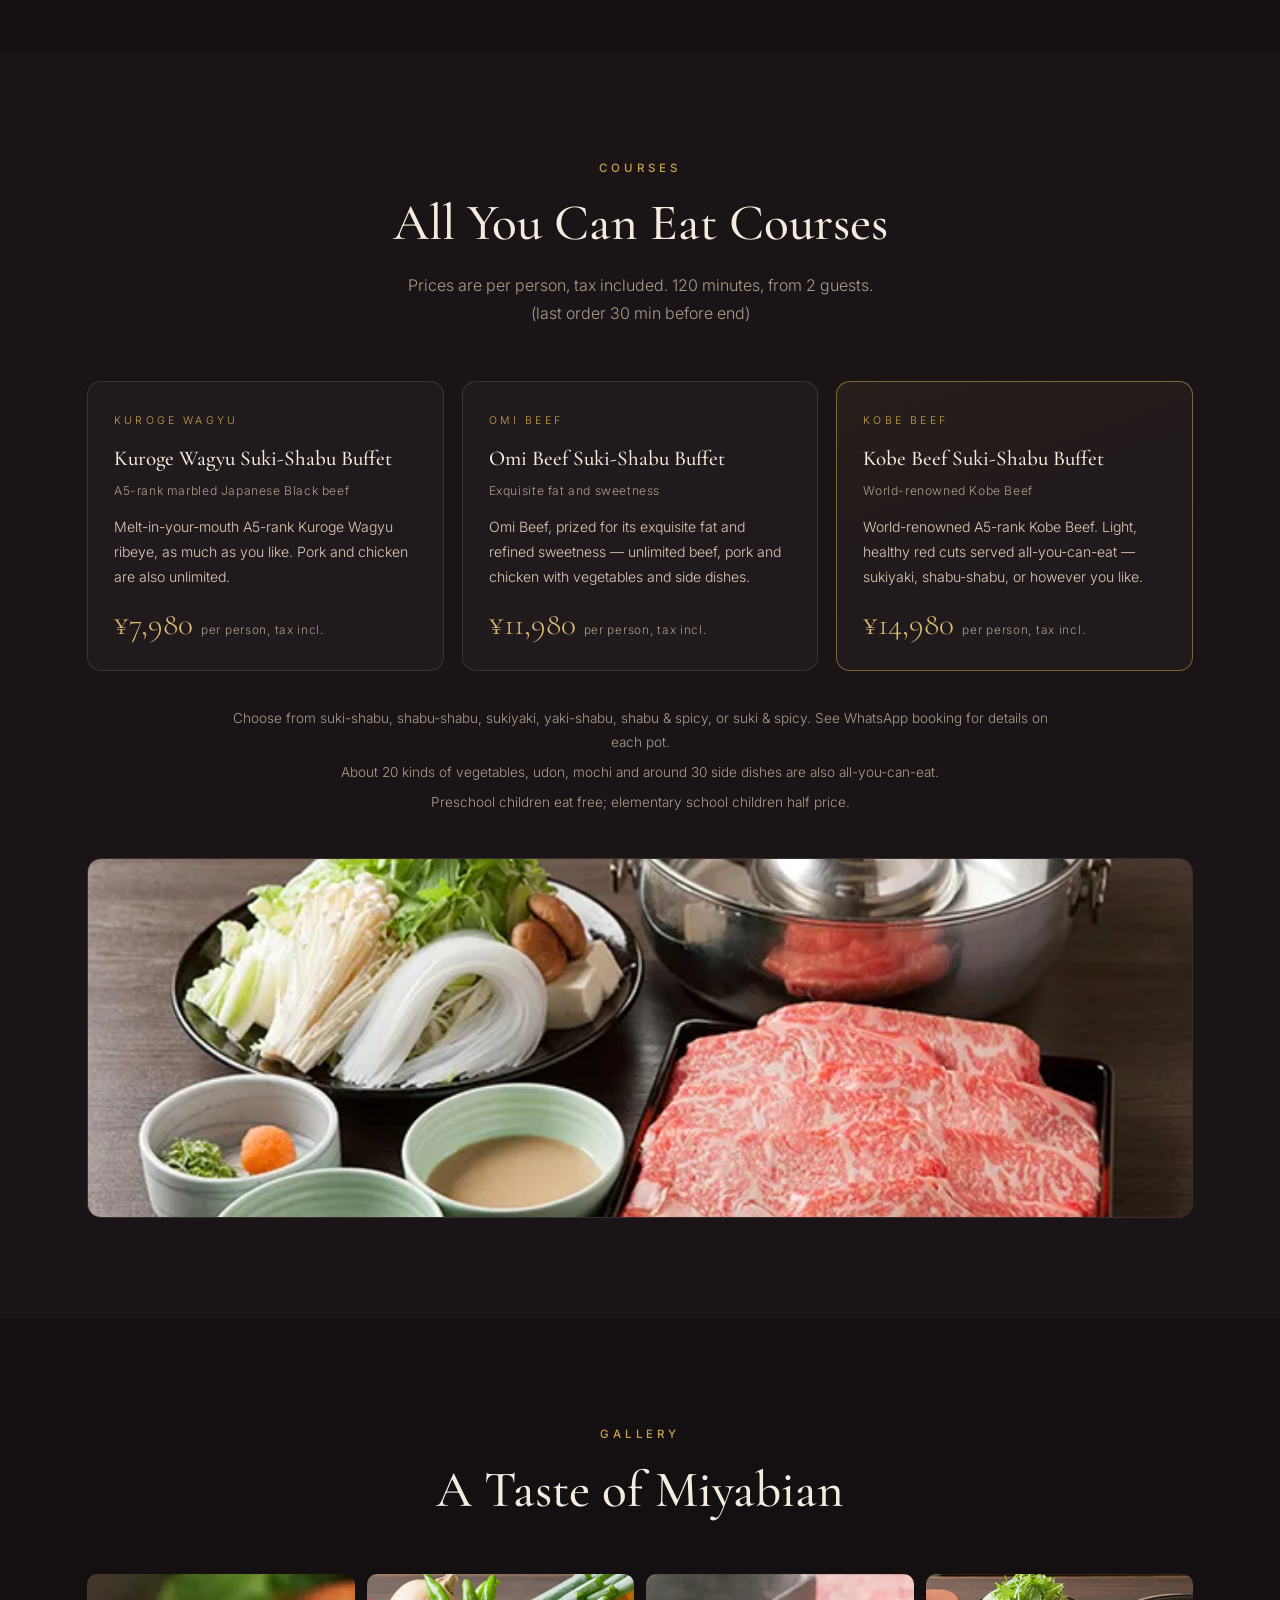
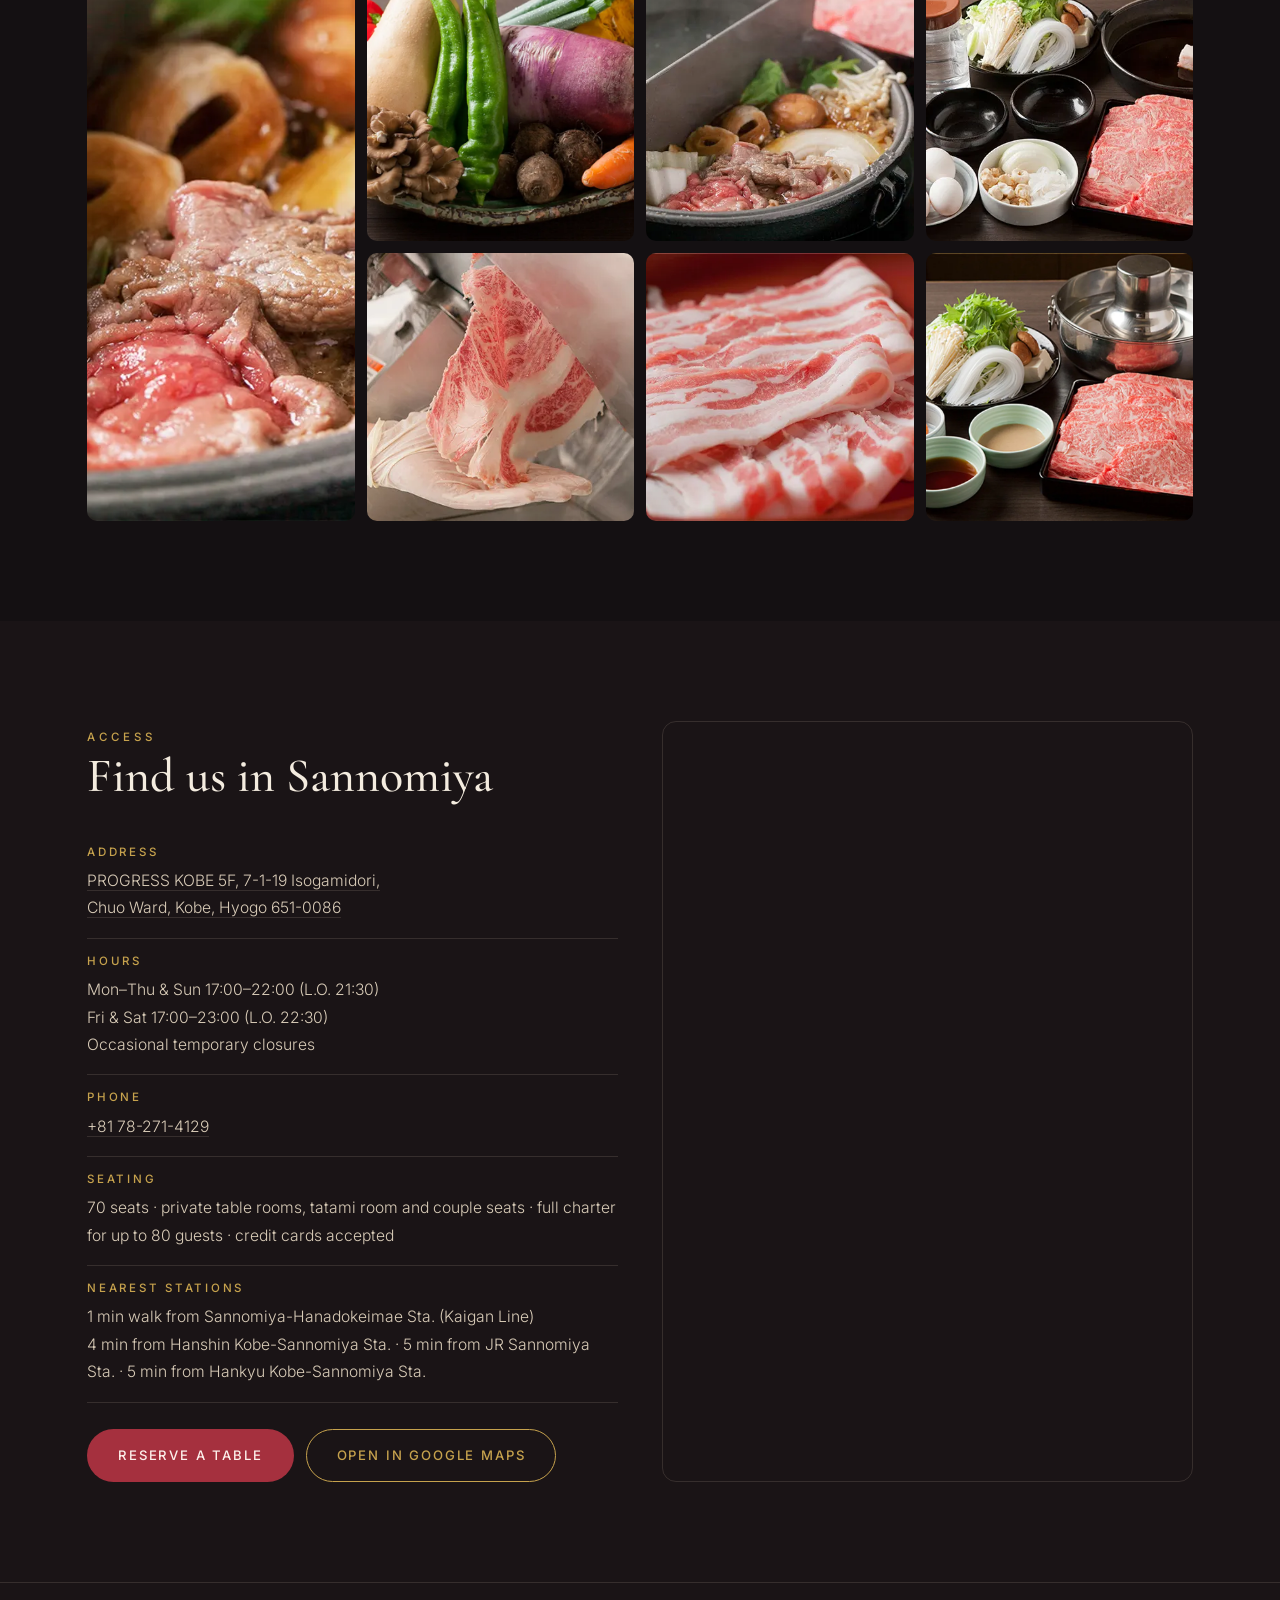
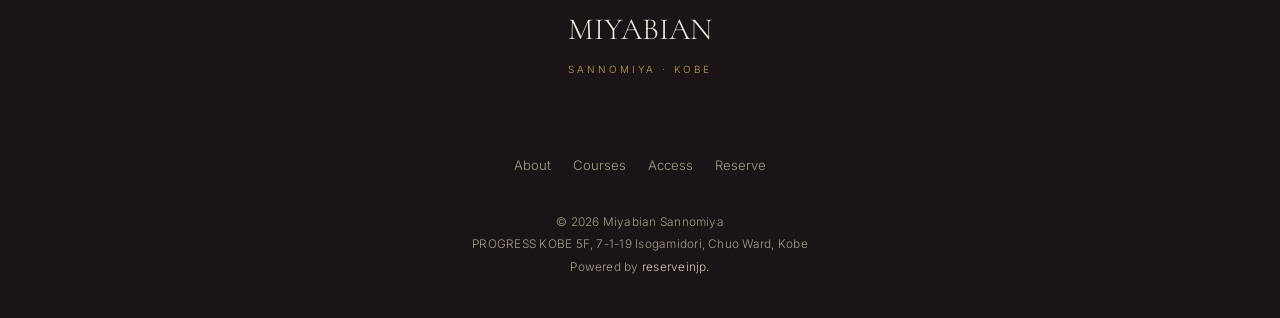
==== commit 4e58571a: "Add shared hot-pot selection to WhatsApp booking for both shops. Guests pick one of six pot styles p" ====
--- a/sannomiya/en/index.html
+++ b/sannomiya/en/index.html
@@ -97,7 +97,7 @@
         </div>
       </div>
       <div class="course-notes reveal">
-        <p>Choose your pot style: shabu-shabu, sukiyaki, or suki-shabu.</p>
+        <p>Choose from suki-shabu, shabu-shabu, sukiyaki, yaki-shabu, shabu &amp; spicy, or suki &amp; spicy. See WhatsApp booking for details on each pot.</p>
         <p>About 20 kinds of vegetables, udon, mochi and around 30 side dishes are also all-you-can-eat.</p>
         <p>Preschool children eat free; elementary school children half price.</p>
       </div>
--- a/sannomiya/styles.css
+++ b/sannomiya/styles.css
@@ -170,6 +170,32 @@
 .field textarea{min-height:90px;resize:vertical}
 .field input:focus,.field select:focus,.field textarea:focus{outline:none;border-color:var(--gold)}
 .field-row{display:grid;grid-template-columns:1fr 1fr;gap:16px}
+.field-hint{display:block;font-size:.82rem;color:var(--muted);letter-spacing:0;text-transform:none;margin:-2px 0 12px;font-weight:300}
+.pot-list{display:flex;flex-direction:column;gap:10px}
+.pot-option{
+  display:flex;align-items:flex-start;gap:12px;width:100%;text-align:left;
+  background:var(--bg-2);border:1px solid var(--line);border-radius:10px;
+  padding:14px 16px;cursor:pointer;color:inherit;font:inherit;transition:.2s;
+}
+.pot-option:hover{border-color:rgba(198,162,77,.45)}
+.pot-option.is-selected{border-color:var(--gold);background:rgba(198,162,77,.08)}
+.pot-radio{
+  flex:0 0 auto;width:18px;height:18px;margin-top:3px;border-radius:50%;
+  border:1.5px solid var(--muted);display:grid;place-items:center;
+}
+.pot-option.is-selected .pot-radio{border-color:var(--gold)}
+.pot-option.is-selected .pot-radio::after{
+  content:"";width:9px;height:9px;border-radius:50%;background:var(--gold);
+}
+.pot-body{flex:1;min-width:0}
+.pot-title-row{display:flex;flex-wrap:wrap;align-items:center;gap:8px}
+.pot-name{font-family:var(--serif);font-size:1.08rem;color:var(--cream);line-height:1.3}
+.pot-badge{
+  font-size:.68rem;letter-spacing:.04em;font-weight:500;
+  color:#fff;background:var(--terra);border-radius:4px;padding:2px 7px;
+}
+.pot-extra{font-size:.78rem;color:var(--gold-2);font-weight:500;margin-left:auto}
+.pot-desc{margin-top:4px;font-size:.84rem;color:var(--muted);line-height:1.45}
 .book-summary{background:var(--bg-2);border:1px dashed var(--line);border-radius:10px;padding:16px 18px;margin:6px 0 22px;font-size:.9rem;color:var(--cream-2)}
 .book-back{display:inline-flex;align-items:center;gap:8px;font-size:.8rem;letter-spacing:.1em;color:var(--muted);margin-bottom:20px}
 .book-back:hover{color:var(--gold)}
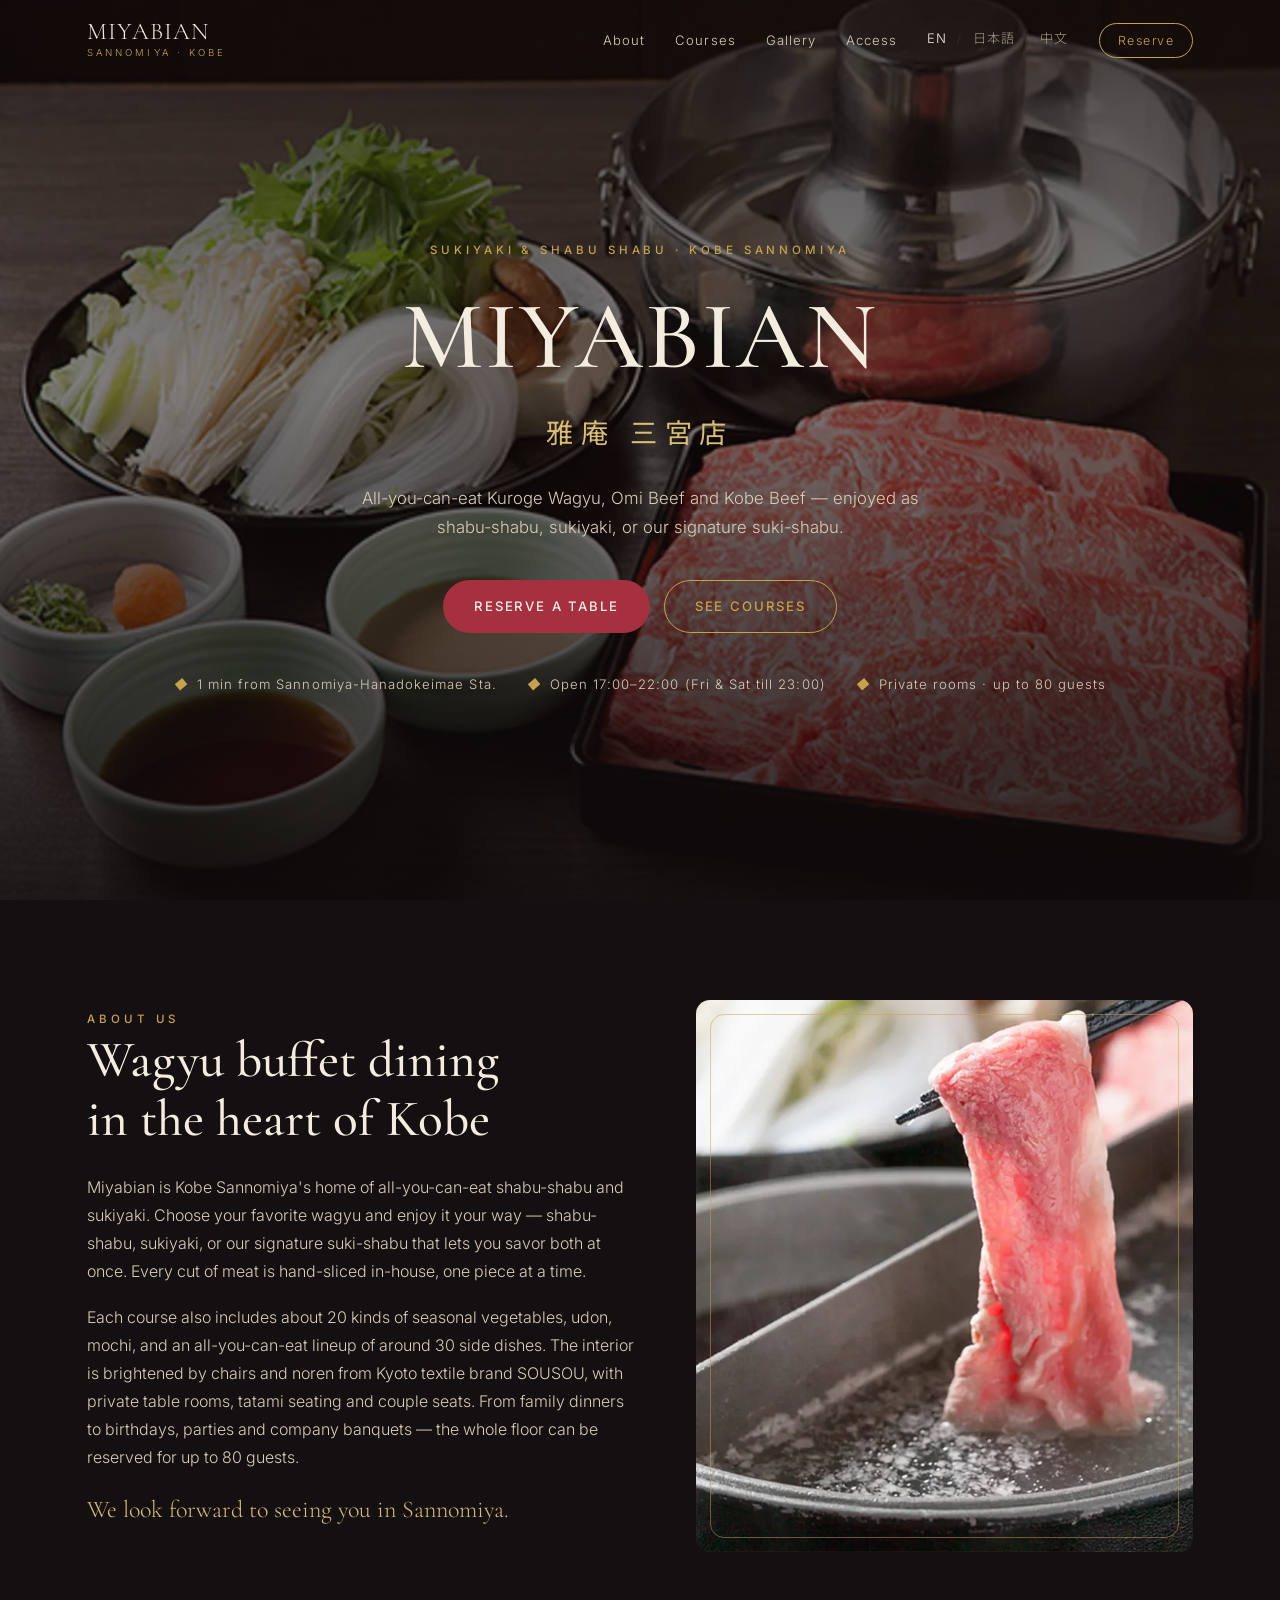
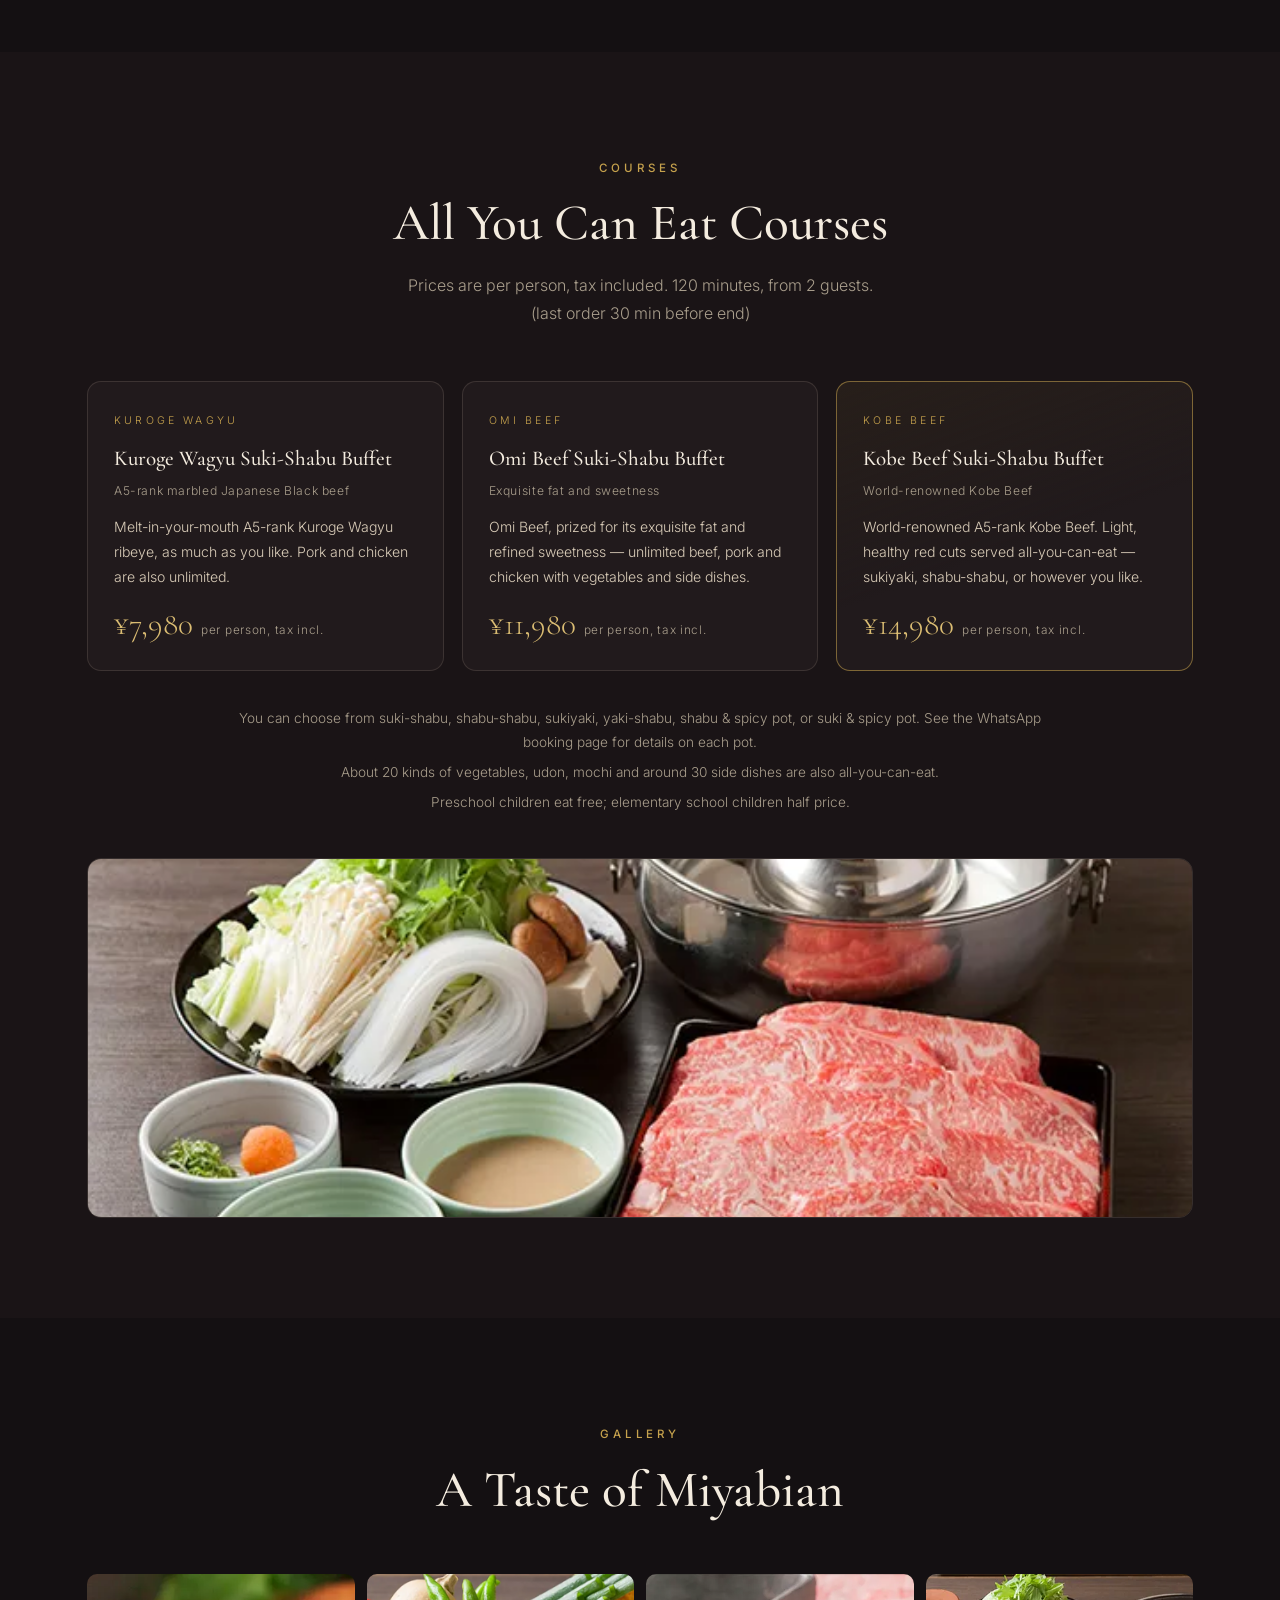
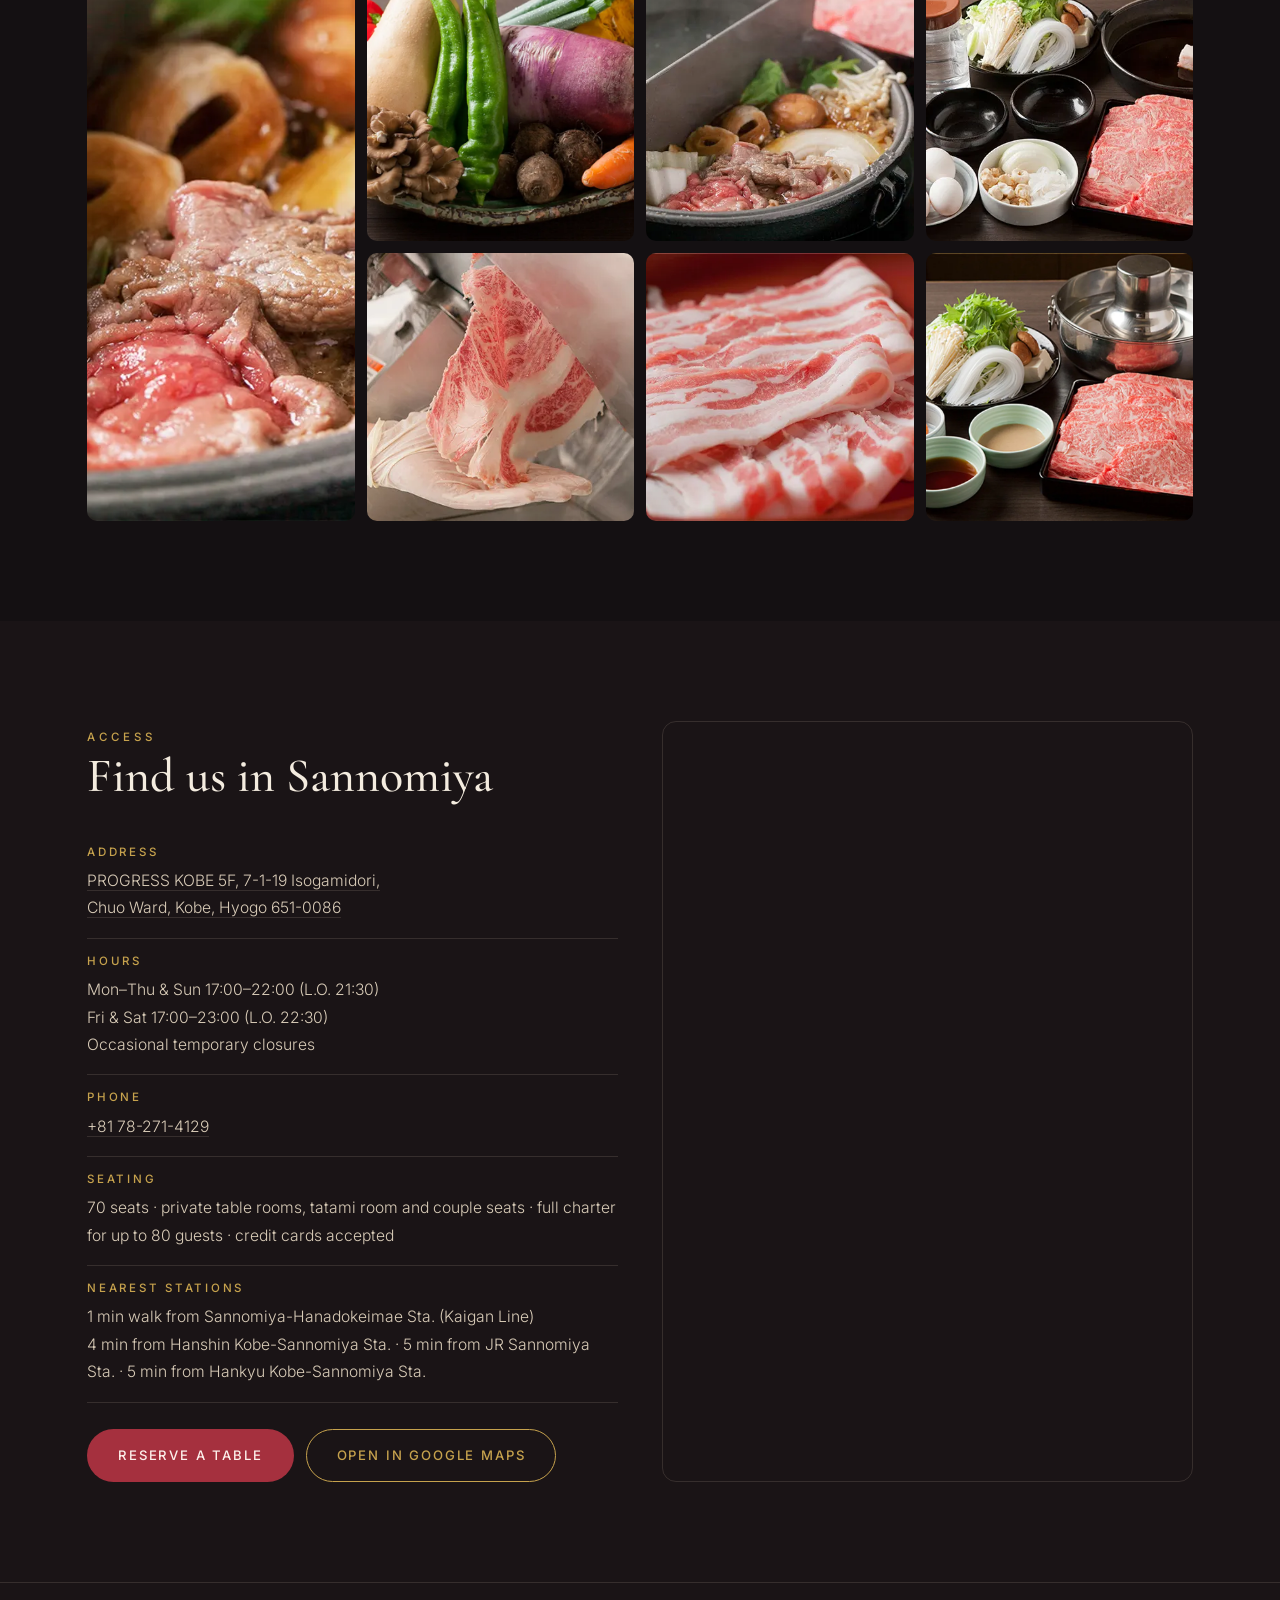
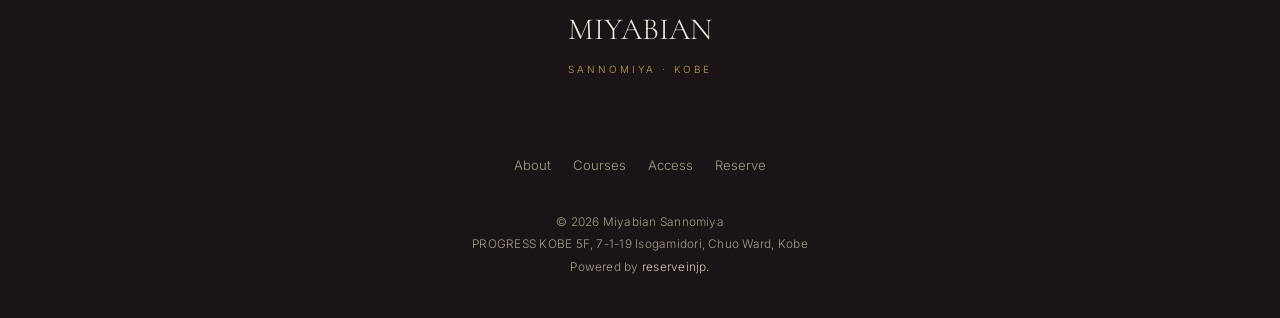
==== commit 6ce77d50: "Align EN/CN pot copy with the updated Japanese wording. Match the six-pot list and WhatsApp booking-" ====
--- a/sannomiya/en/index.html
+++ b/sannomiya/en/index.html
@@ -97,7 +97,7 @@
         </div>
       </div>
       <div class="course-notes reveal">
-        <p>Choose from suki-shabu, shabu-shabu, sukiyaki, yaki-shabu, shabu &amp; spicy, or suki &amp; spicy. See WhatsApp booking for details on each pot.</p>
+        <p>You can choose from suki-shabu, shabu-shabu, sukiyaki, yaki-shabu, shabu &amp; spicy pot, or suki &amp; spicy pot. See the WhatsApp booking page for details on each pot.</p>
         <p>About 20 kinds of vegetables, udon, mochi and around 30 side dishes are also all-you-can-eat.</p>
         <p>Preschool children eat free; elementary school children half price.</p>
       </div>
